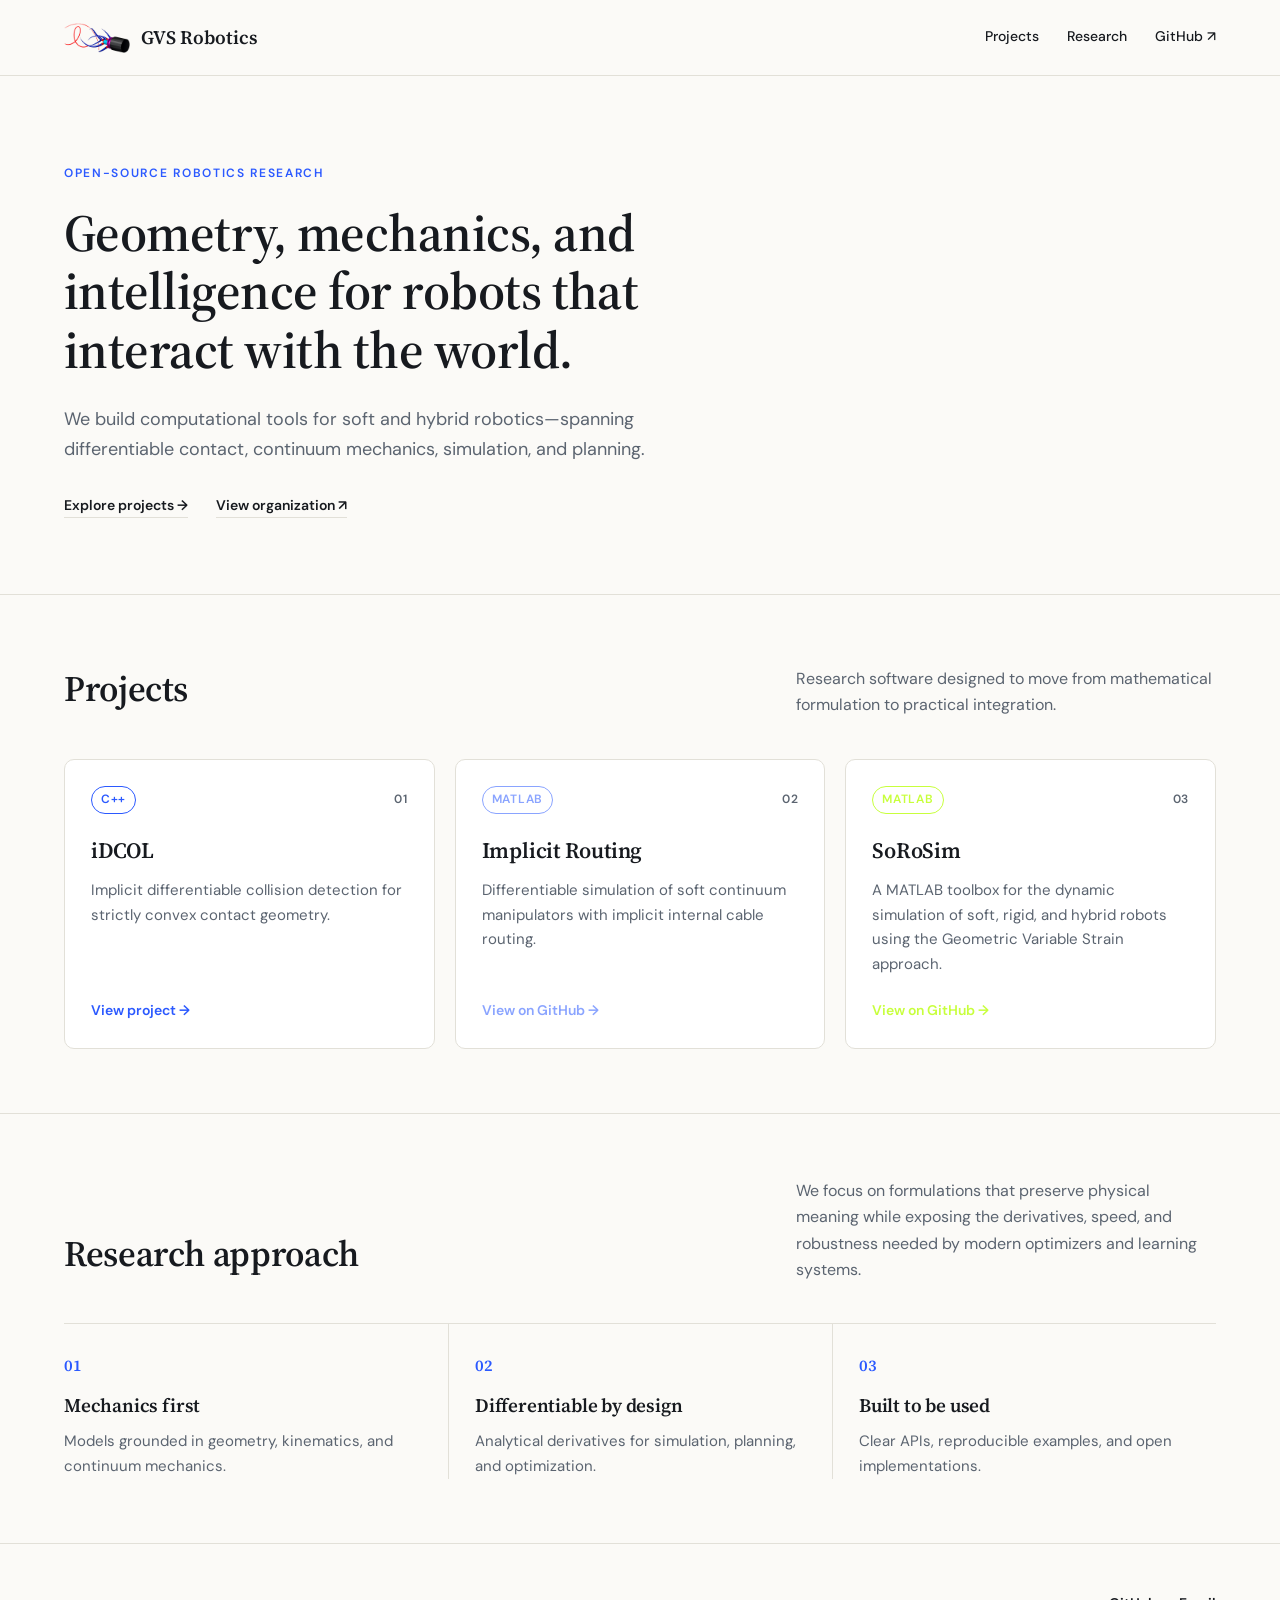
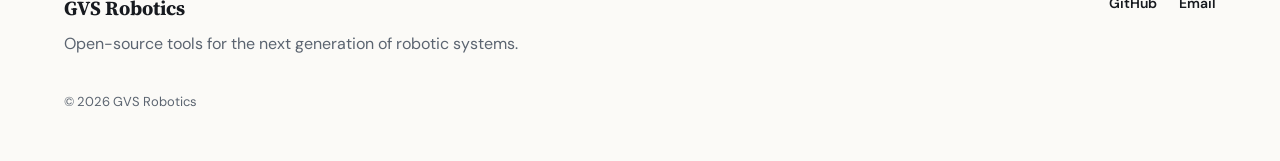
==== index.html @ 3459e408 "Redesign as a structured academic research-group site Sync gvsrobotics.github.io with the GVSRobotic" ====
<!doctype html>
<html lang="en">
<head>
  <meta charset="utf-8">
  <meta name="viewport" content="width=device-width, initial-scale=1">
  <meta name="description" content="GVS Robotics develops open-source tools for soft and hybrid robotics, differentiable simulation, contact, and planning.">
  <title>GVS Robotics | Open-source robotics research</title>
  <link rel="preconnect" href="https://fonts.googleapis.com">
  <link rel="preconnect" href="https://fonts.gstatic.com" crossorigin>
  <link href="https://fonts.googleapis.com/css2?family=DM+Sans:wght@400;500;600;700&family=Source+Serif+4:opsz,wght@8..60,500;8..60,600;8..60,700&display=swap" rel="stylesheet">
  <link rel="stylesheet" href="assets/styles.css">
  <script defer src="assets/site.js"></script>
</head>
<body>
  <header class="site-header">
    <a class="brand" href="./" aria-label="GVS Robotics home">
      <img class="brand-logo" src="assets/logo-icon.png" alt="GVS Robotics logo">
      <span>GVS Robotics</span>
    </a>
    <nav aria-label="Primary navigation">
      <a href="#projects">Projects</a>
      <a href="#research">Research</a>
      <a href="https://github.com/GVSRobotics">GitHub ↗</a>
    </nav>
  </header>

  <main>
    <section class="hero">
      <p class="eyebrow">Open-source robotics research</p>
      <h1>Geometry, mechanics, and intelligence for robots that interact with the world.</h1>
      <p class="hero-lede">We build computational tools for soft and hybrid robotics—spanning differentiable contact, continuum mechanics, simulation, and planning.</p>
      <div class="hero-actions">
        <a class="link-arrow" href="#projects">Explore projects →</a>
        <a class="link-arrow" href="https://github.com/GVSRobotics">View organization ↗</a>
      </div>
    </section>

    <section class="section projects-section" id="projects">
      <div class="section-heading">
        <h2>Projects</h2>
        <p>Research software designed to move from mathematical formulation to practical integration.</p>
      </div>
      <div id="project-grid" class="project-grid" aria-live="polite"></div>
      <noscript><p>Please enable JavaScript to view the project cards.</p></noscript>
    </section>

    <section class="section research-section" id="research">
      <div class="section-heading">
        <h2>Research approach</h2>
        <p>We focus on formulations that preserve physical meaning while exposing the derivatives, speed, and robustness needed by modern optimizers and learning systems.</p>
      </div>
      <div class="principles">
        <article><span>01</span><h3>Mechanics first</h3><p>Models grounded in geometry, kinematics, and continuum mechanics.</p></article>
        <article><span>02</span><h3>Differentiable by design</h3><p>Analytical derivatives for simulation, planning, and optimization.</p></article>
        <article><span>03</span><h3>Built to be used</h3><p>Clear APIs, reproducible examples, and open implementations.</p></article>
      </div>
    </section>
  </main>

  <footer>
    <div><strong>GVS Robotics</strong><p>Open-source tools for the next generation of robotic systems.</p></div>
    <div class="footer-links"><a href="https://github.com/GVSRobotics">GitHub</a><a href="mailto:gvsrobotics@gmail.com">Email</a></div>
    <p class="copyright">© <span id="year"></span> GVS Robotics</p>
  </footer>
</body>
</html>
---- assets/styles.css ----
:root{
  --ink:#171a1f;
  --muted:#5b6470;
  --paper:#fbfaf7;
  --card:#fff;
  --line:#e2e0d8;
  --accent:#2b59ff;
  --accent-soft:#eef1ff;
  --radius:10px;
  --serif:"Source Serif 4",Georgia,serif;
  --sans:"DM Sans",sans-serif;
}

*{box-sizing:border-box}
html{scroll-behavior:smooth}
body{margin:0;background:var(--paper);color:var(--ink);font-family:var(--sans);line-height:1.65;font-size:16px}
a{color:inherit;text-decoration:none}
img{max-width:100%}
h1,h2,h3{font-family:var(--serif);font-weight:600;letter-spacing:-.01em}

/* Header */
.site-header{
  display:flex;align-items:center;justify-content:space-between;
  padding:22px clamp(24px,5vw,64px);
  border-bottom:1px solid var(--line);
  position:sticky;top:0;z-index:20;
  background:rgba(251,250,247,.92);backdrop-filter:blur(10px);
}
.brand{display:flex;align-items:center;gap:11px;font-family:var(--serif);font-weight:600;font-size:19px}
.brand-logo{height:30px;width:auto;display:block}
nav{display:flex;align-items:center;gap:28px;font-size:14px;font-weight:500}
nav a{border-bottom:1px solid transparent;padding-bottom:2px}
nav a:hover{border-color:var(--ink)}

/* Hero */
.hero{max-width:760px;padding:88px clamp(24px,5vw,64px) 76px}
.eyebrow{text-transform:uppercase;letter-spacing:.14em;font-size:12px;font-weight:600;color:var(--accent);margin:0 0 20px}
.hero h1{font-size:clamp(34px,4.4vw,52px);line-height:1.12;margin:0}
.hero-lede{font-size:18px;color:var(--muted);margin:26px 0 30px;max-width:620px}
.hero-actions{display:flex;gap:28px;flex-wrap:wrap;font-size:14px;font-weight:600}
.link-arrow{border-bottom:1px solid var(--line)}
.link-arrow:hover{border-color:var(--ink)}

/* Sections */
.section{padding:64px clamp(24px,5vw,64px);border-top:1px solid var(--line)}
.section-heading{display:flex;justify-content:space-between;align-items:end;gap:40px;margin-bottom:40px;flex-wrap:wrap}
.section-heading h2{font-size:clamp(28px,3vw,36px);margin:0}
.section-heading>p{max-width:420px;color:var(--muted);font-size:16px;margin:0}

/* Project grid */
.project-grid{display:grid;grid-template-columns:repeat(3,minmax(0,1fr));gap:20px}
.project-card{
  background:var(--card);border:1px solid var(--line);border-radius:var(--radius);
  padding:26px;display:flex;flex-direction:column;min-height:230px;
  transition:transform .18s,border-color .18s;
}
.project-card:hover{transform:translateY(-3px);border-color:var(--accent)}
.project-card .meta{display:flex;justify-content:space-between;align-items:center;font-size:12px;font-weight:600;letter-spacing:.06em;text-transform:uppercase;color:var(--muted)}
.project-card .tag{color:var(--accent);border:1px solid currentColor;border-radius:999px;padding:3px 9px}
.project-card h3{font-size:22px;margin:18px 0 10px}
.project-card p{color:var(--muted);margin:0 0 22px;font-size:15px}
.project-card .card-link{margin-top:auto;font-weight:600;font-size:14px;color:var(--accent)}

/* Research */
.principles{display:grid;grid-template-columns:repeat(3,1fr);border-top:1px solid var(--line)}
.principles article{padding:28px 26px 0;border-left:1px solid var(--line)}
.principles article:first-child{border-left:0;padding-left:0}
.principles span{color:var(--accent);font-family:var(--serif);font-weight:600}
.principles h3{font-size:19px;margin:10px 0 8px}
.principles p{color:var(--muted);margin:0;font-size:15px}

/* Footer */
footer{padding:48px clamp(24px,5vw,64px);display:grid;grid-template-columns:1fr auto;gap:24px;border-top:1px solid var(--line)}
footer strong{font-family:var(--serif);font-size:20px}
footer p{color:var(--muted);margin:6px 0 0}
.footer-links{display:flex;gap:22px;font-weight:600;font-size:14px}
.copyright{grid-column:1/-1;font-size:13px;color:var(--muted);margin-top:10px}

.reveal{opacity:0;transform:translateY(14px);transition:.5s ease}
.reveal.visible{opacity:1;transform:none}

/* Project pages */
.project-page{background:var(--paper)}
.project-nav{padding-right:clamp(24px,5vw,64px)}
.project-main{max-width:900px;margin:auto;padding:56px 24px 110px}
.back-link{display:inline-block;font-size:14px;font-weight:600;margin-bottom:44px;color:var(--muted)}
.back-link:hover{color:var(--ink)}
.project-hero{padding-bottom:44px;border-bottom:1px solid var(--line)}
.project-hero h1{font-size:clamp(34px,5vw,54px);margin:0}
.project-kicker{font-size:clamp(18px,2.2vw,22px);font-family:var(--serif);color:var(--muted);margin:16px 0}
.project-summary{font-size:17px;color:var(--muted);max-width:640px}
.project-links{display:flex;gap:10px;flex-wrap:wrap;margin-top:26px}
.button{display:inline-flex;align-items:center;justify-content:center;padding:11px 18px;border-radius:999px;font-weight:600;font-size:14px}
.button.primary{background:var(--ink);color:#fff}
.button.primary:hover{background:var(--accent)}
.button.secondary{border:1px solid var(--line)}
.button.secondary:hover{border-color:var(--ink)}
.project-content{display:grid;grid-template-columns:.7fr 1.3fr;gap:60px;padding-top:52px}
.project-content h2{font-size:26px;margin:0}
.project-body{font-size:16px;color:#333c48}
.project-body ul{padding-left:20px}
.project-body li{margin:10px 0}
.project-facts{display:grid;grid-template-columns:repeat(3,1fr);gap:12px;margin-top:44px}
.fact{border-top:2px solid var(--ink);padding-top:12px}
.fact small{display:block;color:var(--muted);text-transform:uppercase;letter-spacing:.08em;font-size:11px}
.fact strong{display:block;font-family:var(--serif);font-size:16px;margin-top:6px}

@media(max-width:900px){
  nav>a:not(:last-child){display:none}
  .project-grid{grid-template-columns:1fr}
  .principles{grid-template-columns:1fr}
  .principles article{border-left:0;border-top:1px solid var(--line);padding:24px 0 0;margin-top:24px}
  .principles article:first-child{border-top:0;margin-top:0}
  .project-content{grid-template-columns:1fr;gap:30px}
  .project-facts{grid-template-columns:1fr}
}
@media(max-width:560px){
  .hero{padding-top:56px}
  .section{padding:48px 20px}
  .project-main{padding-top:36px}
}
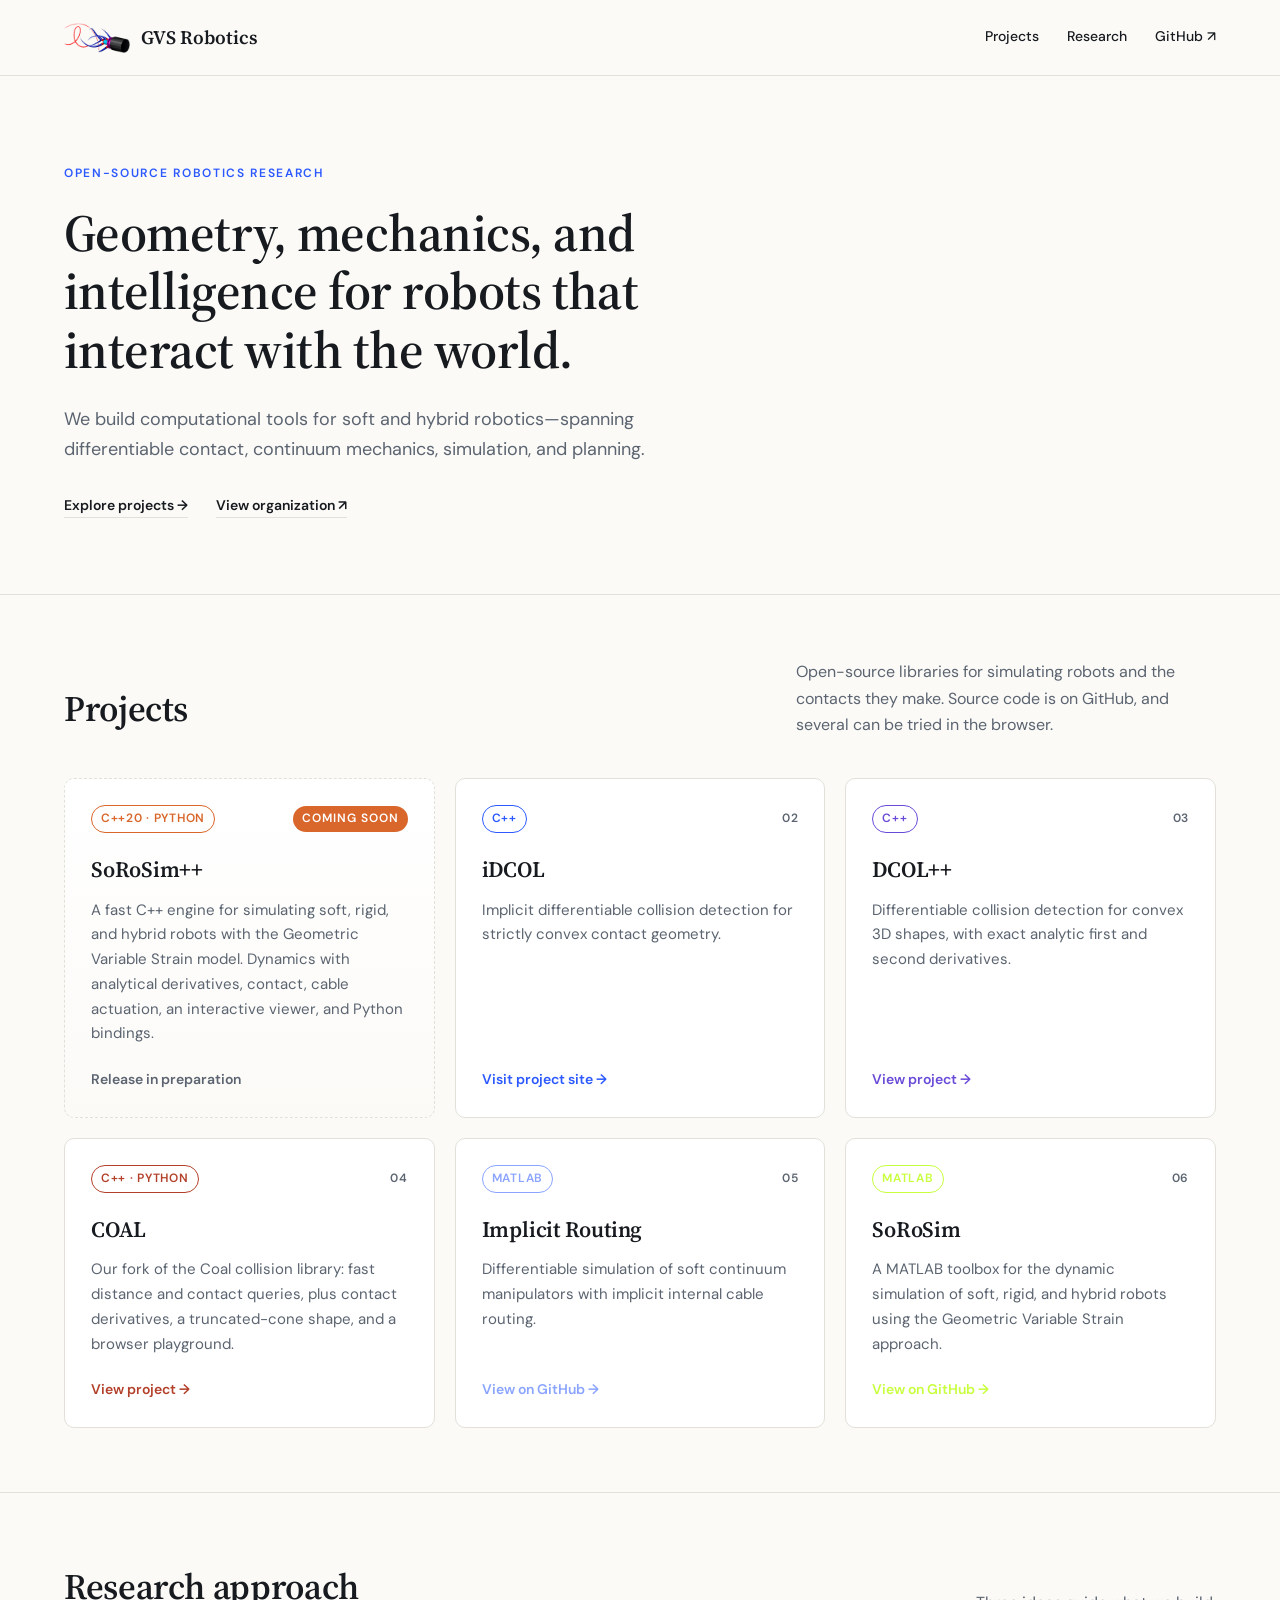
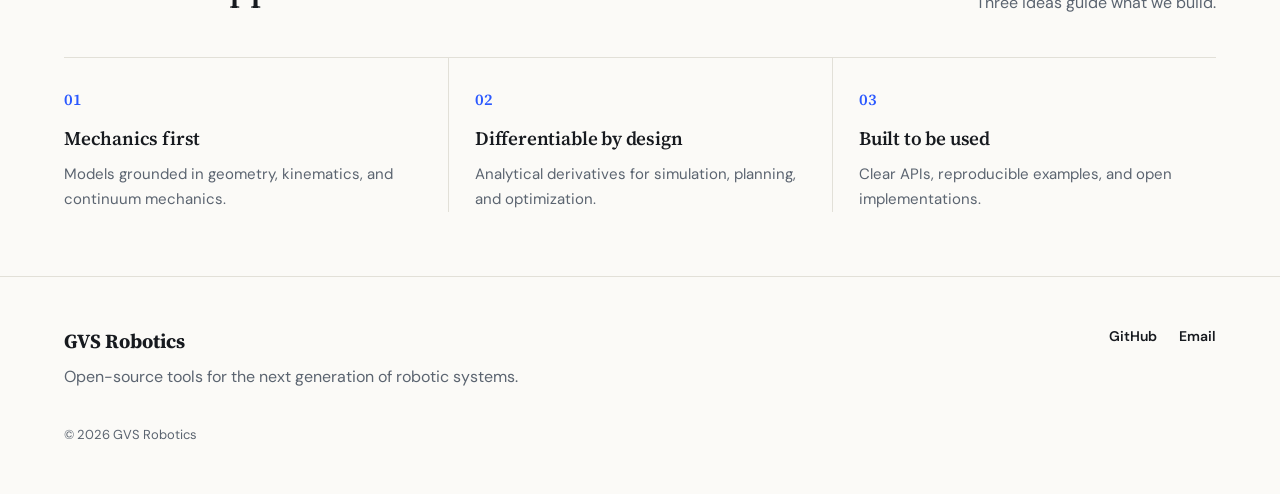
==== commit 7972c754: "Add sorosim++ coming soon" ====
--- a/index.html
+++ b/index.html
@@ -38,7 +38,7 @@
     <section class="section projects-section" id="projects">
       <div class="section-heading">
         <h2>Projects</h2>
-        <p>Research software designed to move from mathematical formulation to practical integration.</p>
+        <p>Open-source libraries for simulating robots and the contacts they make. Source code is on GitHub, and several can be tried in the browser.</p>
       </div>
       <div id="project-grid" class="project-grid" aria-live="polite"></div>
       <noscript><p>Please enable JavaScript to view the project cards.</p></noscript>
@@ -47,7 +47,7 @@
     <section class="section research-section" id="research">
       <div class="section-heading">
         <h2>Research approach</h2>
-        <p>We focus on formulations that preserve physical meaning while exposing the derivatives, speed, and robustness needed by modern optimizers and learning systems.</p>
+        <p>Three ideas guide what we build.</p>
       </div>
       <div class="principles">
         <article><span>01</span><h3>Mechanics first</h3><p>Models grounded in geometry, kinematics, and continuum mechanics.</p></article>
--- a/assets/styles.css
+++ b/assets/styles.css
@@ -60,6 +60,10 @@
 .project-card h3{font-size:22px;margin:18px 0 10px}
 .project-card p{color:var(--muted);margin:0 0 22px;font-size:15px}
 .project-card .card-link{margin-top:auto;font-weight:600;font-size:14px;color:var(--accent)}
+.project-card.coming-soon{border-style:dashed;background:linear-gradient(180deg,#fff,var(--paper))}
+.project-card.coming-soon:hover{transform:none;border-color:var(--line)}
+.project-card.coming-soon .card-link{color:var(--muted)}
+.project-card .soon{background:var(--accent);color:#fff;border-radius:999px;padding:3px 9px;letter-spacing:.08em}
 
 /* Research */
 .principles{display:grid;grid-template-columns:repeat(3,1fr);border-top:1px solid var(--line)}
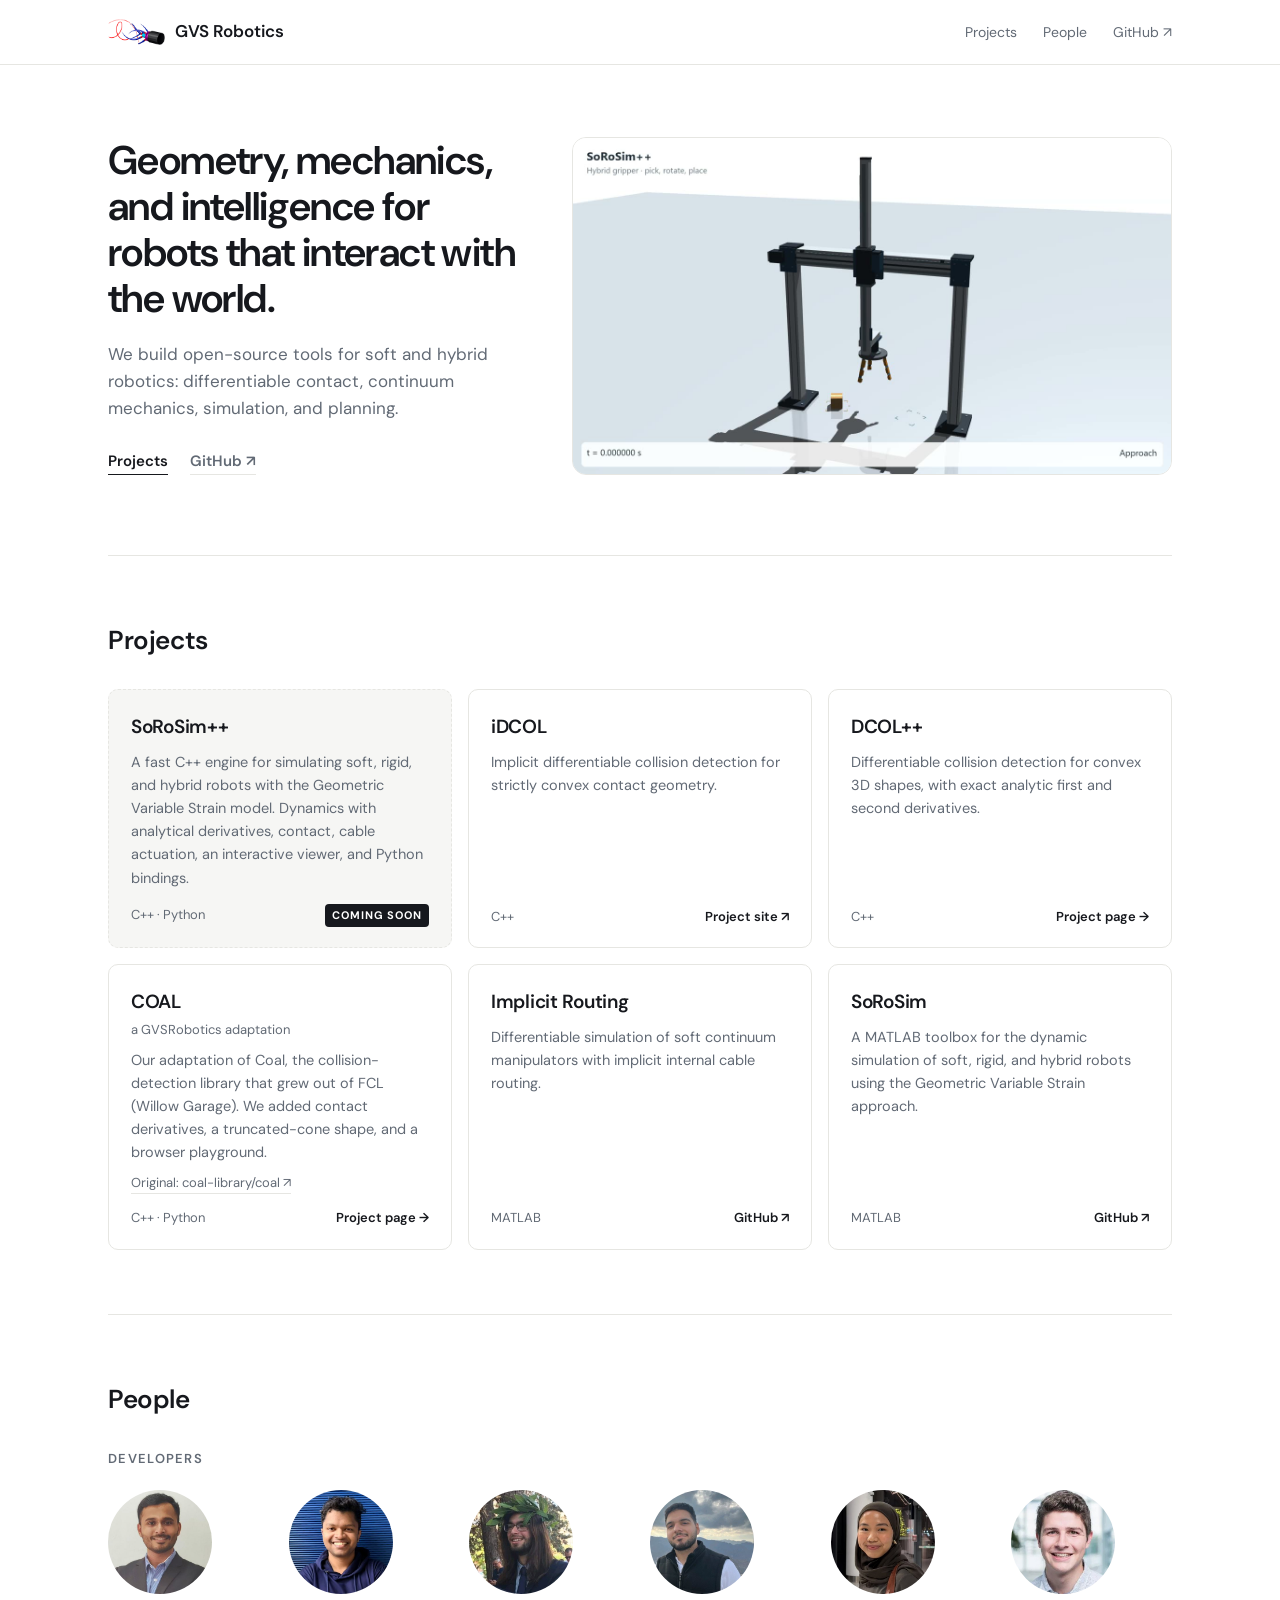
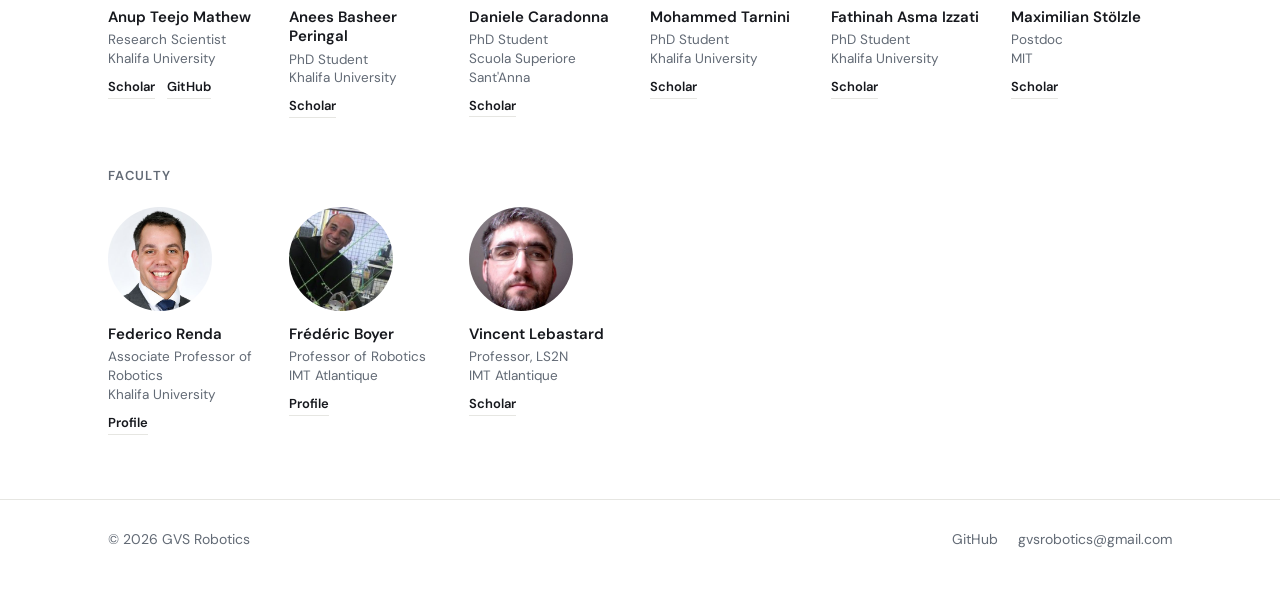
==== commit 649717cc: "Simplify homepage, add People section and hero video - Redesign the homepage as a minimal single-fon" ====
--- a/index.html
+++ b/index.html
@@ -7,60 +7,118 @@
   <title>GVS Robotics | Open-source robotics research</title>
   <link rel="preconnect" href="https://fonts.googleapis.com">
   <link rel="preconnect" href="https://fonts.gstatic.com" crossorigin>
-  <link href="https://fonts.googleapis.com/css2?family=DM+Sans:wght@400;500;600;700&family=Source+Serif+4:opsz,wght@8..60,500;8..60,600;8..60,700&display=swap" rel="stylesheet">
+  <link href="https://fonts.googleapis.com/css2?family=DM+Sans:wght@400;500;600;700&display=swap" rel="stylesheet">
   <link rel="stylesheet" href="assets/styles.css">
   <script defer src="assets/site.js"></script>
 </head>
 <body>
   <header class="site-header">
-    <a class="brand" href="./" aria-label="GVS Robotics home">
-      <img class="brand-logo" src="assets/logo-icon.png" alt="GVS Robotics logo">
-      <span>GVS Robotics</span>
-    </a>
-    <nav aria-label="Primary navigation">
-      <a href="#projects">Projects</a>
-      <a href="#research">Research</a>
-      <a href="https://github.com/GVSRobotics">GitHub ↗</a>
-    </nav>
+    <div class="container">
+      <a class="brand" href="./" aria-label="GVS Robotics home">
+        <img class="brand-logo" src="assets/logo-icon.png" alt="GVS Robotics logo">
+        <span>GVS Robotics</span>
+      </a>
+      <nav aria-label="Primary navigation">
+        <a href="#projects">Projects</a>
+        <a href="#people">People</a>
+        <a href="https://github.com/GVSRobotics">GitHub ↗</a>
+      </nav>
+    </div>
   </header>
 
-  <main>
+  <main class="container">
     <section class="hero">
-      <p class="eyebrow">Open-source robotics research</p>
-      <h1>Geometry, mechanics, and intelligence for robots that interact with the world.</h1>
-      <p class="hero-lede">We build computational tools for soft and hybrid robotics—spanning differentiable contact, continuum mechanics, simulation, and planning.</p>
-      <div class="hero-actions">
-        <a class="link-arrow" href="#projects">Explore projects →</a>
-        <a class="link-arrow" href="https://github.com/GVSRobotics">View organization ↗</a>
+      <div>
+        <h1>Geometry, mechanics, and intelligence for robots that interact with the world.</h1>
+        <p class="hero-lede">We build open-source tools for soft and hybrid robotics: differentiable contact, continuum mechanics, simulation, and planning.</p>
+        <div class="hero-links">
+          <a href="#projects">Projects</a>
+          <a class="quiet" href="https://github.com/GVSRobotics">GitHub ↗</a>
+        </div>
+      </div>
+      <div class="hero-media">
+        <video src="assets/video1.mp4" poster="assets/video1-poster.jpg" autoplay muted loop playsinline preload="metadata" aria-label="SoRoSim++ simulation of a hybrid gripper picking, rotating, and placing an object"></video>
       </div>
     </section>
 
-    <section class="section projects-section" id="projects">
-      <div class="section-heading">
-        <h2>Projects</h2>
-        <p>Open-source libraries for simulating robots and the contacts they make. Source code is on GitHub, and several can be tried in the browser.</p>
-      </div>
+    <section class="section" id="projects">
+      <h2>Projects</h2>
       <div id="project-grid" class="project-grid" aria-live="polite"></div>
       <noscript><p>Please enable JavaScript to view the project cards.</p></noscript>
     </section>
 
-    <section class="section research-section" id="research">
-      <div class="section-heading">
-        <h2>Research approach</h2>
-        <p>Three ideas guide what we build.</p>
+    <section class="section" id="people">
+      <h2>People</h2>
+
+      <h3 class="group">Developers</h3>
+      <div class="people">
+        <div class="person">
+          <img src="assets/people/anup-teejo-mathew.jpg" alt="Anup Teejo Mathew" loading="lazy">
+          <strong>Anup Teejo Mathew</strong>
+          <span>Research Scientist<br>Khalifa University</span>
+          <div class="links"><a href="https://scholar.google.com/citations?user=1ezZWI8AAAAJ&amp;hl=en">Scholar</a><a href="https://github.com/anupteejo">GitHub</a></div>
+        </div>
+        <div class="person">
+          <img src="assets/people/anees-peringal.jpg" alt="Anees Basheer Peringal" loading="lazy">
+          <strong>Anees Basheer Peringal</strong>
+          <span>PhD Student<br>Khalifa University</span>
+          <div class="links"><a href="https://scholar.google.com/citations?user=658txcwAAAAJ&amp;hl=en">Scholar</a></div>
+        </div>
+        <div class="person">
+          <img src="assets/people/daniele-caradonna.jpg" alt="Daniele Caradonna" loading="lazy">
+          <strong>Daniele Caradonna</strong>
+          <span>PhD Student<br>Scuola Superiore Sant'Anna</span>
+          <div class="links"><a href="https://scholar.google.com/citations?user=8HV_Y7wAAAAJ&amp;hl=it">Scholar</a></div>
+        </div>
+        <div class="person">
+          <img src="assets/people/mohammed-tarnini.jpg" alt="Mohammed Tarnini" loading="lazy">
+          <strong>Mohammed Tarnini</strong>
+          <span>PhD Student<br>Khalifa University</span>
+          <div class="links"><a href="https://scholar.google.com/citations?user=zmpMlB8AAAAJ&amp;hl=en">Scholar</a></div>
+        </div>
+        <div class="person">
+          <img src="assets/people/fathinah-asma-izzati.jpg" alt="Fathinah Asma Izzati" loading="lazy">
+          <strong>Fathinah Asma Izzati</strong>
+          <span>PhD Student<br>Khalifa University</span>
+          <div class="links"><a href="https://scholar.google.com/citations?user=aQu7EU4AAAAJ&amp;hl=en">Scholar</a></div>
+        </div>
+        <div class="person">
+          <img src="assets/people/maximilian-stolzle.jpg" alt="Maximilian Stölzle" loading="lazy">
+          <strong>Maximilian Stölzle</strong>
+          <span>Postdoc<br>MIT</span>
+          <div class="links"><a href="https://scholar.google.com/citations?user=yHmOzBsAAAAJ&amp;hl=de">Scholar</a></div>
+        </div>
       </div>
-      <div class="principles">
-        <article><span>01</span><h3>Mechanics first</h3><p>Models grounded in geometry, kinematics, and continuum mechanics.</p></article>
-        <article><span>02</span><h3>Differentiable by design</h3><p>Analytical derivatives for simulation, planning, and optimization.</p></article>
-        <article><span>03</span><h3>Built to be used</h3><p>Clear APIs, reproducible examples, and open implementations.</p></article>
+
+      <h3 class="group">Faculty</h3>
+      <div class="people">
+        <div class="person">
+          <img src="assets/people/federico-renda.jpg" alt="Federico Renda" loading="lazy">
+          <strong>Federico Renda</strong>
+          <span>Associate Professor of Robotics<br>Khalifa University</span>
+          <div class="links"><a href="https://www.ku.ac.ae/college-people/federico-renda">Profile</a></div>
+        </div>
+        <div class="person">
+          <img src="assets/people/frederic-boyer.jpg" alt="Frédéric Boyer" loading="lazy">
+          <strong>Frédéric Boyer</strong>
+          <span>Professor of Robotics<br>IMT Atlantique</span>
+          <div class="links"><a href="https://www.imt-atlantique.fr/fr/temoignages/frederic-boyer">Profile</a></div>
+        </div>
+        <div class="person">
+          <img src="assets/people/vincent-lebastard.jpg" alt="Vincent Lebastard" loading="lazy">
+          <strong>Vincent Lebastard</strong>
+          <span>Professor, LS2N<br>IMT Atlantique</span>
+          <div class="links"><a href="https://scholar.google.com/citations?user=4M262W0AAAAJ&amp;hl=fr">Scholar</a></div>
+        </div>
       </div>
     </section>
   </main>
 
   <footer>
-    <div><strong>GVS Robotics</strong><p>Open-source tools for the next generation of robotic systems.</p></div>
-    <div class="footer-links"><a href="https://github.com/GVSRobotics">GitHub</a><a href="mailto:gvsrobotics@gmail.com">Email</a></div>
-    <p class="copyright">© <span id="year"></span> GVS Robotics</p>
+    <div class="container">
+      <span>© <span id="year"></span> GVS Robotics</span>
+      <div class="footer-links"><a href="https://github.com/GVSRobotics">GitHub</a><a href="mailto:gvsrobotics@gmail.com">gvsrobotics@gmail.com</a></div>
+    </div>
   </footer>
 </body>
 </html>
--- a/assets/styles.css
+++ b/assets/styles.css
@@ -1,97 +1,94 @@
 :root{
-  --ink:#171a1f;
-  --muted:#5b6470;
-  --paper:#fbfaf7;
-  --card:#fff;
-  --line:#e2e0d8;
+  --ink:#16181d;
+  --muted:#626a75;
+  --paper:#ffffff;
+  --soft:#f6f6f4;
+  --line:#e6e6e2;
   --accent:#2b59ff;
-  --accent-soft:#eef1ff;
   --radius:10px;
-  --serif:"Source Serif 4",Georgia,serif;
-  --sans:"DM Sans",sans-serif;
+  --sans:"DM Sans",system-ui,sans-serif;
+  --serif:"DM Sans",system-ui,sans-serif;
+  --page:1120px;
 }
 
 *{box-sizing:border-box}
 html{scroll-behavior:smooth}
-body{margin:0;background:var(--paper);color:var(--ink);font-family:var(--sans);line-height:1.65;font-size:16px}
+body{margin:0;background:var(--paper);color:var(--ink);font-family:var(--sans);line-height:1.6;font-size:16px;-webkit-font-smoothing:antialiased}
 a{color:inherit;text-decoration:none}
-img{max-width:100%}
-h1,h2,h3{font-family:var(--serif);font-weight:600;letter-spacing:-.01em}
+img,video{max-width:100%;display:block}
+h1,h2,h3{font-weight:600;letter-spacing:-.015em;margin:0}
+p{margin:0}
+.container{max-width:var(--page);margin:0 auto;padding:0 28px}
 
 /* Header */
-.site-header{
-  display:flex;align-items:center;justify-content:space-between;
-  padding:22px clamp(24px,5vw,64px);
-  border-bottom:1px solid var(--line);
-  position:sticky;top:0;z-index:20;
-  background:rgba(251,250,247,.92);backdrop-filter:blur(10px);
-}
-.brand{display:flex;align-items:center;gap:11px;font-family:var(--serif);font-weight:600;font-size:19px}
-.brand-logo{height:30px;width:auto;display:block}
-nav{display:flex;align-items:center;gap:28px;font-size:14px;font-weight:500}
-nav a{border-bottom:1px solid transparent;padding-bottom:2px}
-nav a:hover{border-color:var(--ink)}
+.site-header{position:sticky;top:0;z-index:20;background:rgba(255,255,255,.92);backdrop-filter:blur(10px);border-bottom:1px solid var(--line)}
+.site-header .container{display:flex;align-items:center;justify-content:space-between;height:64px}
+.brand{display:flex;align-items:center;gap:10px;font-weight:600;font-size:17px}
+.brand-logo{height:26px;width:auto}
+nav{display:flex;align-items:center;gap:26px;font-size:14px;color:var(--muted)}
+nav a:hover{color:var(--ink)}
+.brand span,nav a{white-space:nowrap}
 
 /* Hero */
-.hero{max-width:760px;padding:88px clamp(24px,5vw,64px) 76px}
-.eyebrow{text-transform:uppercase;letter-spacing:.14em;font-size:12px;font-weight:600;color:var(--accent);margin:0 0 20px}
-.hero h1{font-size:clamp(34px,4.4vw,52px);line-height:1.12;margin:0}
-.hero-lede{font-size:18px;color:var(--muted);margin:26px 0 30px;max-width:620px}
-.hero-actions{display:flex;gap:28px;flex-wrap:wrap;font-size:14px;font-weight:600}
-.link-arrow{border-bottom:1px solid var(--line)}
-.link-arrow:hover{border-color:var(--ink)}
+.hero{display:grid;grid-template-columns:minmax(0,.9fr) minmax(0,1.3fr);gap:48px;align-items:center;padding:72px 0 80px}
+.hero h1{font-size:clamp(30px,3.2vw,40px);line-height:1.15}
+.hero-lede{font-size:17px;color:var(--muted);margin:20px 0 26px;max-width:480px}
+.hero-links{display:flex;gap:22px;font-size:15px;font-weight:600}
+.hero-links a{border-bottom:1.5px solid var(--ink);padding-bottom:1px}
+.hero-links a.quiet{border-color:var(--line);color:var(--muted)}
+.hero-links a.quiet:hover{color:var(--ink);border-color:var(--ink)}
+.hero-media{position:relative;border-radius:14px;overflow:hidden;border:1px solid var(--line);background:var(--soft);aspect-ratio:16/9}
+.hero-media video{width:100%;height:100%;object-fit:cover}
 
 /* Sections */
-.section{padding:64px clamp(24px,5vw,64px);border-top:1px solid var(--line)}
-.section-heading{display:flex;justify-content:space-between;align-items:end;gap:40px;margin-bottom:40px;flex-wrap:wrap}
-.section-heading h2{font-size:clamp(28px,3vw,36px);margin:0}
-.section-heading>p{max-width:420px;color:var(--muted);font-size:16px;margin:0}
+.section{padding:64px 0;border-top:1px solid var(--line)}
+.section h2{font-size:26px;margin-bottom:28px}
+.section h3.group{font-size:13px;font-weight:600;text-transform:uppercase;letter-spacing:.1em;color:var(--muted);margin:8px 0 20px}
+.section h3.group:not(:first-of-type){margin-top:48px}
 
-/* Project grid */
-.project-grid{display:grid;grid-template-columns:repeat(3,minmax(0,1fr));gap:20px}
-.project-card{
-  background:var(--card);border:1px solid var(--line);border-radius:var(--radius);
-  padding:26px;display:flex;flex-direction:column;min-height:230px;
-  transition:transform .18s,border-color .18s;
-}
-.project-card:hover{transform:translateY(-3px);border-color:var(--accent)}
-.project-card .meta{display:flex;justify-content:space-between;align-items:center;font-size:12px;font-weight:600;letter-spacing:.06em;text-transform:uppercase;color:var(--muted)}
-.project-card .tag{color:var(--accent);border:1px solid currentColor;border-radius:999px;padding:3px 9px}
-.project-card h3{font-size:22px;margin:18px 0 10px}
-.project-card p{color:var(--muted);margin:0 0 22px;font-size:15px}
-.project-card .card-link{margin-top:auto;font-weight:600;font-size:14px;color:var(--accent)}
-.project-card.coming-soon{border-style:dashed;background:linear-gradient(180deg,#fff,var(--paper))}
-.project-card.coming-soon:hover{transform:none;border-color:var(--line)}
-.project-card.coming-soon .card-link{color:var(--muted)}
-.project-card .soon{background:var(--accent);color:#fff;border-radius:999px;padding:3px 9px;letter-spacing:.08em}
+/* Project cards */
+.project-grid{display:grid;grid-template-columns:repeat(3,minmax(0,1fr));gap:16px}
+.project-card{position:relative;border:1px solid var(--line);border-radius:var(--radius);padding:22px 22px 20px;display:flex;flex-direction:column;gap:8px;transition:border-color .15s}
+.project-card:hover{border-color:var(--ink)}
+.project-card h3{font-size:19px}
+.project-card h3 a::after{content:"";position:absolute;inset:0;border-radius:var(--radius)}
+.project-card .sub{font-size:13px;color:var(--muted);margin-top:-6px}
+.project-card p.desc{color:var(--muted);font-size:14.5px;flex:1}
+.project-card .meta{display:flex;justify-content:space-between;align-items:center;gap:12px;font-size:13px;color:var(--muted);margin-top:6px}
+.project-card .meta .go{color:var(--ink);font-weight:600}
+.project-card .origin{position:relative;z-index:1;font-size:13px;color:var(--muted);border-bottom:1px solid var(--line);align-self:flex-start}
+.project-card .origin:hover{color:var(--ink);border-color:var(--ink)}
+.project-card.soon{background:var(--soft);border-style:dashed}
+.project-card.soon:hover{border-color:var(--line)}
+.badge{font-size:11px;font-weight:700;letter-spacing:.08em;text-transform:uppercase;color:#fff;background:var(--ink);border-radius:4px;padding:3px 7px}
 
-/* Research */
-.principles{display:grid;grid-template-columns:repeat(3,1fr);border-top:1px solid var(--line)}
-.principles article{padding:28px 26px 0;border-left:1px solid var(--line)}
-.principles article:first-child{border-left:0;padding-left:0}
-.principles span{color:var(--accent);font-family:var(--serif);font-weight:600}
-.principles h3{font-size:19px;margin:10px 0 8px}
-.principles p{color:var(--muted);margin:0;font-size:15px}
+/* People */
+.people{display:grid;grid-template-columns:repeat(6,minmax(0,1fr));gap:32px 20px}
+.person{display:flex;flex-direction:column;align-items:flex-start;gap:4px}
+.person img,.person .initials{width:104px;height:104px;border-radius:50%;object-fit:cover;margin-bottom:10px;background:var(--soft)}
+.person .initials{display:grid;place-items:center;font-size:30px;font-weight:600;color:var(--muted);border:1px solid var(--line)}
+.person strong{font-size:15px;font-weight:600;line-height:1.3}
+.person span{font-size:13.5px;color:var(--muted);line-height:1.4}
+.person .links{display:flex;gap:12px;margin-top:4px;font-size:13px;font-weight:600}
+.person .links a{border-bottom:1px solid var(--line)}
+.person .links a:hover{border-color:var(--ink)}
 
 /* Footer */
-footer{padding:48px clamp(24px,5vw,64px);display:grid;grid-template-columns:1fr auto;gap:24px;border-top:1px solid var(--line)}
-footer strong{font-family:var(--serif);font-size:20px}
-footer p{color:var(--muted);margin:6px 0 0}
-.footer-links{display:flex;gap:22px;font-weight:600;font-size:14px}
-.copyright{grid-column:1/-1;font-size:13px;color:var(--muted);margin-top:10px}
+footer{border-top:1px solid var(--line);padding:28px 0 40px;font-size:14px;color:var(--muted)}
+footer .container{display:flex;justify-content:space-between;gap:16px;flex-wrap:wrap}
+footer a:hover{color:var(--ink)}
+.footer-links{display:flex;gap:20px}
 
-.reveal{opacity:0;transform:translateY(14px);transition:.5s ease}
-.reveal.visible{opacity:1;transform:none}
-
-/* Project pages */
+/* Template project pages (projects/_template, idcol, implicit-routing) */
 .project-page{background:var(--paper)}
-.project-nav{padding-right:clamp(24px,5vw,64px)}
+.project-page .site-header{display:flex;align-items:center;justify-content:space-between;height:64px;padding:0 clamp(24px,5vw,64px)}
 .project-main{max-width:900px;margin:auto;padding:56px 24px 110px}
+.eyebrow{text-transform:uppercase;letter-spacing:.12em;font-size:12px;font-weight:600;color:var(--accent);margin:0 0 16px}
 .back-link{display:inline-block;font-size:14px;font-weight:600;margin-bottom:44px;color:var(--muted)}
 .back-link:hover{color:var(--ink)}
 .project-hero{padding-bottom:44px;border-bottom:1px solid var(--line)}
 .project-hero h1{font-size:clamp(34px,5vw,54px);margin:0}
-.project-kicker{font-size:clamp(18px,2.2vw,22px);font-family:var(--serif);color:var(--muted);margin:16px 0}
+.project-kicker{font-size:clamp(18px,2.2vw,22px);color:var(--muted);margin:16px 0}
 .project-summary{font-size:17px;color:var(--muted);max-width:640px}
 .project-links{display:flex;gap:10px;flex-wrap:wrap;margin-top:26px}
 .button{display:inline-flex;align-items:center;justify-content:center;padding:11px 18px;border-radius:999px;font-weight:600;font-size:14px}
@@ -107,19 +104,20 @@
 .project-facts{display:grid;grid-template-columns:repeat(3,1fr);gap:12px;margin-top:44px}
 .fact{border-top:2px solid var(--ink);padding-top:12px}
 .fact small{display:block;color:var(--muted);text-transform:uppercase;letter-spacing:.08em;font-size:11px}
-.fact strong{display:block;font-family:var(--serif);font-size:16px;margin-top:6px}
+.fact strong{display:block;font-size:16px;margin-top:6px}
 
 @media(max-width:900px){
-  nav>a:not(:last-child){display:none}
-  .project-grid{grid-template-columns:1fr}
-  .principles{grid-template-columns:1fr}
-  .principles article{border-left:0;border-top:1px solid var(--line);padding:24px 0 0;margin-top:24px}
-  .principles article:first-child{border-top:0;margin-top:0}
+  .hero{grid-template-columns:1fr;gap:32px;padding:48px 0 56px}
+  .project-grid{grid-template-columns:1fr 1fr}
+  .people{grid-template-columns:repeat(3,minmax(0,1fr))}
   .project-content{grid-template-columns:1fr;gap:30px}
   .project-facts{grid-template-columns:1fr}
 }
-@media(max-width:560px){
-  .hero{padding-top:56px}
-  .section{padding:48px 20px}
-  .project-main{padding-top:36px}
+@media(max-width:600px){
+  .project-grid{grid-template-columns:1fr}
+  .people{grid-template-columns:1fr 1fr}
+  .person img,.person .initials{width:88px;height:88px}
+  nav{gap:14px;font-size:13px}
+  .brand{font-size:15px}
+  .container{padding:0 20px}
 }
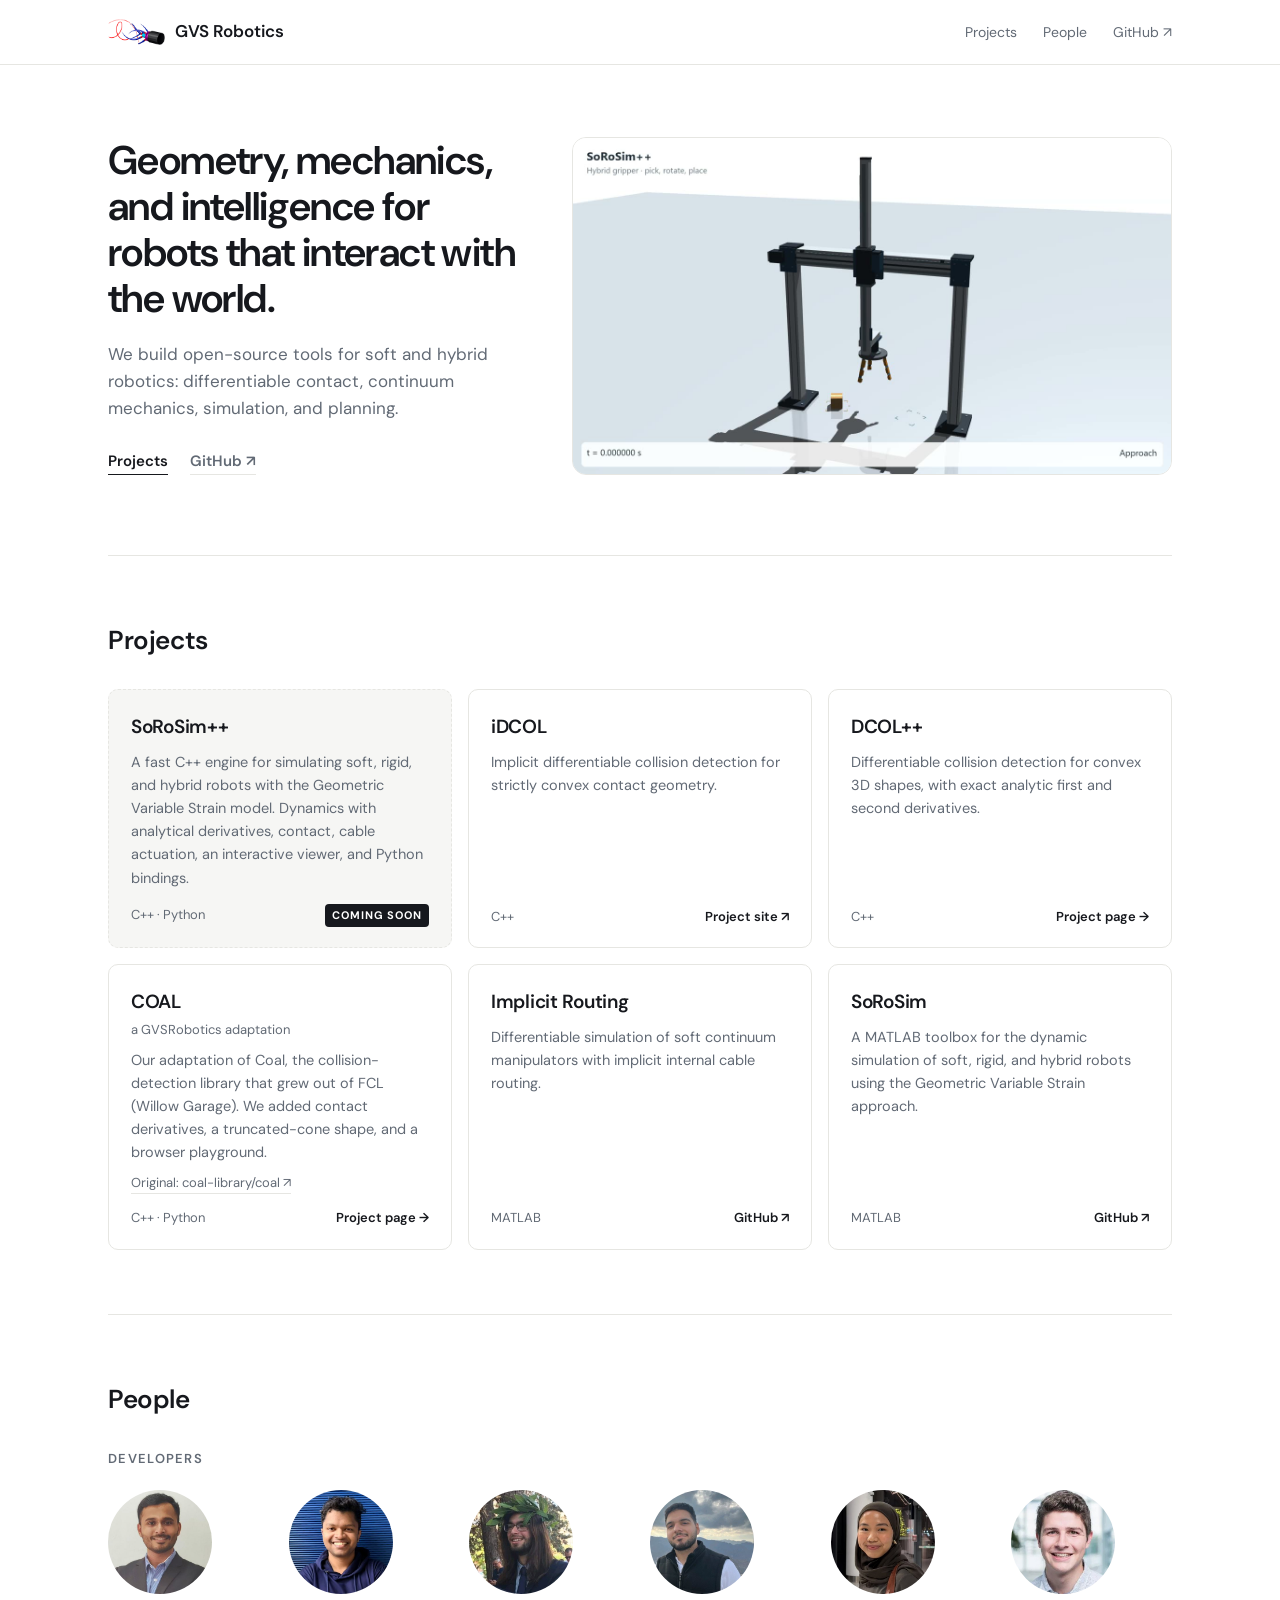
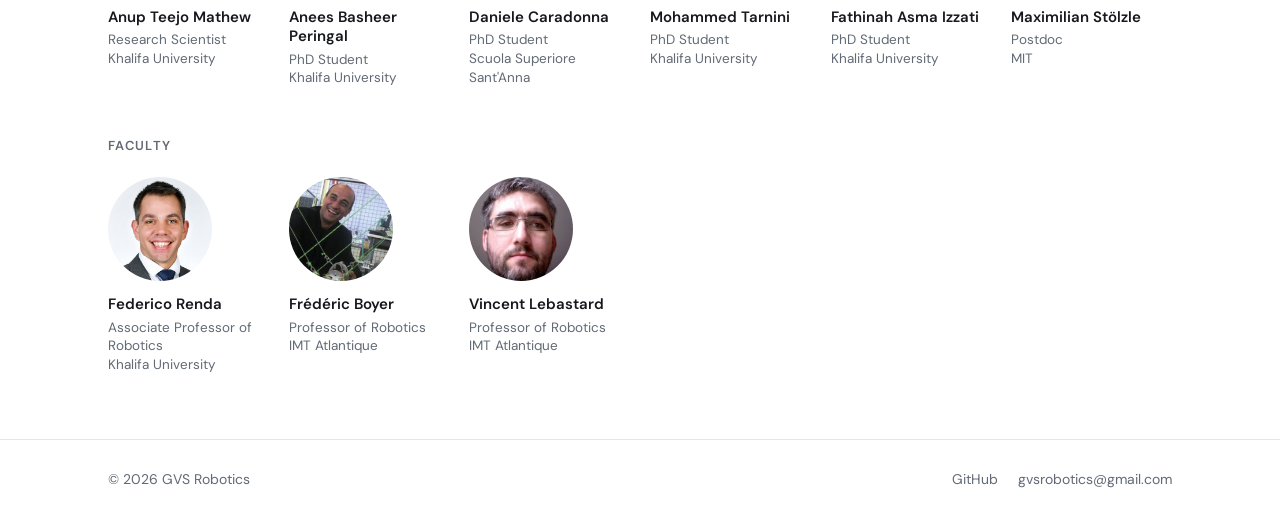
==== commit 0f748ca1: "People: link names directly, align IMT Atlantique titles Each name now links to that person's page (" ====
--- a/index.html
+++ b/index.html
@@ -54,39 +54,33 @@
       <div class="people">
         <div class="person">
           <img src="assets/people/anup-teejo-mathew.jpg" alt="Anup Teejo Mathew" loading="lazy">
-          <strong>Anup Teejo Mathew</strong>
+          <strong><a href="https://github.com/anupteejo" target="_blank" rel="noopener">Anup Teejo Mathew</a></strong>
           <span>Research Scientist<br>Khalifa University</span>
-          <div class="links"><a href="https://scholar.google.com/citations?user=1ezZWI8AAAAJ&amp;hl=en">Scholar</a><a href="https://github.com/anupteejo">GitHub</a></div>
         </div>
         <div class="person">
           <img src="assets/people/anees-peringal.jpg" alt="Anees Basheer Peringal" loading="lazy">
-          <strong>Anees Basheer Peringal</strong>
+          <strong><a href="https://scholar.google.com/citations?user=658txcwAAAAJ&amp;hl=en" target="_blank" rel="noopener">Anees Basheer Peringal</a></strong>
           <span>PhD Student<br>Khalifa University</span>
-          <div class="links"><a href="https://scholar.google.com/citations?user=658txcwAAAAJ&amp;hl=en">Scholar</a></div>
         </div>
         <div class="person">
           <img src="assets/people/daniele-caradonna.jpg" alt="Daniele Caradonna" loading="lazy">
-          <strong>Daniele Caradonna</strong>
+          <strong><a href="https://scholar.google.com/citations?user=8HV_Y7wAAAAJ&amp;hl=it" target="_blank" rel="noopener">Daniele Caradonna</a></strong>
           <span>PhD Student<br>Scuola Superiore Sant'Anna</span>
-          <div class="links"><a href="https://scholar.google.com/citations?user=8HV_Y7wAAAAJ&amp;hl=it">Scholar</a></div>
         </div>
         <div class="person">
           <img src="assets/people/mohammed-tarnini.jpg" alt="Mohammed Tarnini" loading="lazy">
-          <strong>Mohammed Tarnini</strong>
+          <strong><a href="https://scholar.google.com/citations?user=zmpMlB8AAAAJ&amp;hl=en" target="_blank" rel="noopener">Mohammed Tarnini</a></strong>
           <span>PhD Student<br>Khalifa University</span>
-          <div class="links"><a href="https://scholar.google.com/citations?user=zmpMlB8AAAAJ&amp;hl=en">Scholar</a></div>
         </div>
         <div class="person">
           <img src="assets/people/fathinah-asma-izzati.jpg" alt="Fathinah Asma Izzati" loading="lazy">
-          <strong>Fathinah Asma Izzati</strong>
+          <strong><a href="https://scholar.google.com/citations?user=aQu7EU4AAAAJ&amp;hl=en" target="_blank" rel="noopener">Fathinah Asma Izzati</a></strong>
           <span>PhD Student<br>Khalifa University</span>
-          <div class="links"><a href="https://scholar.google.com/citations?user=aQu7EU4AAAAJ&amp;hl=en">Scholar</a></div>
         </div>
         <div class="person">
           <img src="assets/people/maximilian-stolzle.jpg" alt="Maximilian Stölzle" loading="lazy">
-          <strong>Maximilian Stölzle</strong>
+          <strong><a href="https://scholar.google.com/citations?user=yHmOzBsAAAAJ&amp;hl=de" target="_blank" rel="noopener">Maximilian Stölzle</a></strong>
           <span>Postdoc<br>MIT</span>
-          <div class="links"><a href="https://scholar.google.com/citations?user=yHmOzBsAAAAJ&amp;hl=de">Scholar</a></div>
         </div>
       </div>
 
@@ -94,21 +88,18 @@
       <div class="people">
         <div class="person">
           <img src="assets/people/federico-renda.jpg" alt="Federico Renda" loading="lazy">
-          <strong>Federico Renda</strong>
+          <strong><a href="https://www.ku.ac.ae/college-people/federico-renda" target="_blank" rel="noopener">Federico Renda</a></strong>
           <span>Associate Professor of Robotics<br>Khalifa University</span>
-          <div class="links"><a href="https://www.ku.ac.ae/college-people/federico-renda">Profile</a></div>
         </div>
         <div class="person">
           <img src="assets/people/frederic-boyer.jpg" alt="Frédéric Boyer" loading="lazy">
-          <strong>Frédéric Boyer</strong>
+          <strong><a href="https://www.imt-atlantique.fr/fr/temoignages/frederic-boyer" target="_blank" rel="noopener">Frédéric Boyer</a></strong>
           <span>Professor of Robotics<br>IMT Atlantique</span>
-          <div class="links"><a href="https://www.imt-atlantique.fr/fr/temoignages/frederic-boyer">Profile</a></div>
         </div>
         <div class="person">
           <img src="assets/people/vincent-lebastard.jpg" alt="Vincent Lebastard" loading="lazy">
-          <strong>Vincent Lebastard</strong>
-          <span>Professor, LS2N<br>IMT Atlantique</span>
-          <div class="links"><a href="https://scholar.google.com/citations?user=4M262W0AAAAJ&amp;hl=fr">Scholar</a></div>
+          <strong><a href="https://scholar.google.com/citations?user=4M262W0AAAAJ&amp;hl=fr" target="_blank" rel="noopener">Vincent Lebastard</a></strong>
+          <span>Professor of Robotics<br>IMT Atlantique</span>
         </div>
       </div>
     </section>
--- a/assets/styles.css
+++ b/assets/styles.css
@@ -68,6 +68,8 @@
 .person img,.person .initials{width:104px;height:104px;border-radius:50%;object-fit:cover;margin-bottom:10px;background:var(--soft)}
 .person .initials{display:grid;place-items:center;font-size:30px;font-weight:600;color:var(--muted);border:1px solid var(--line)}
 .person strong{font-size:15px;font-weight:600;line-height:1.3}
+.person strong a{border-bottom:1px solid transparent}
+.person strong a:hover{border-color:var(--ink)}
 .person span{font-size:13.5px;color:var(--muted);line-height:1.4}
 .person .links{display:flex;gap:12px;margin-top:4px;font-size:13px;font-weight:600}
 .person .links a{border-bottom:1px solid var(--line)}
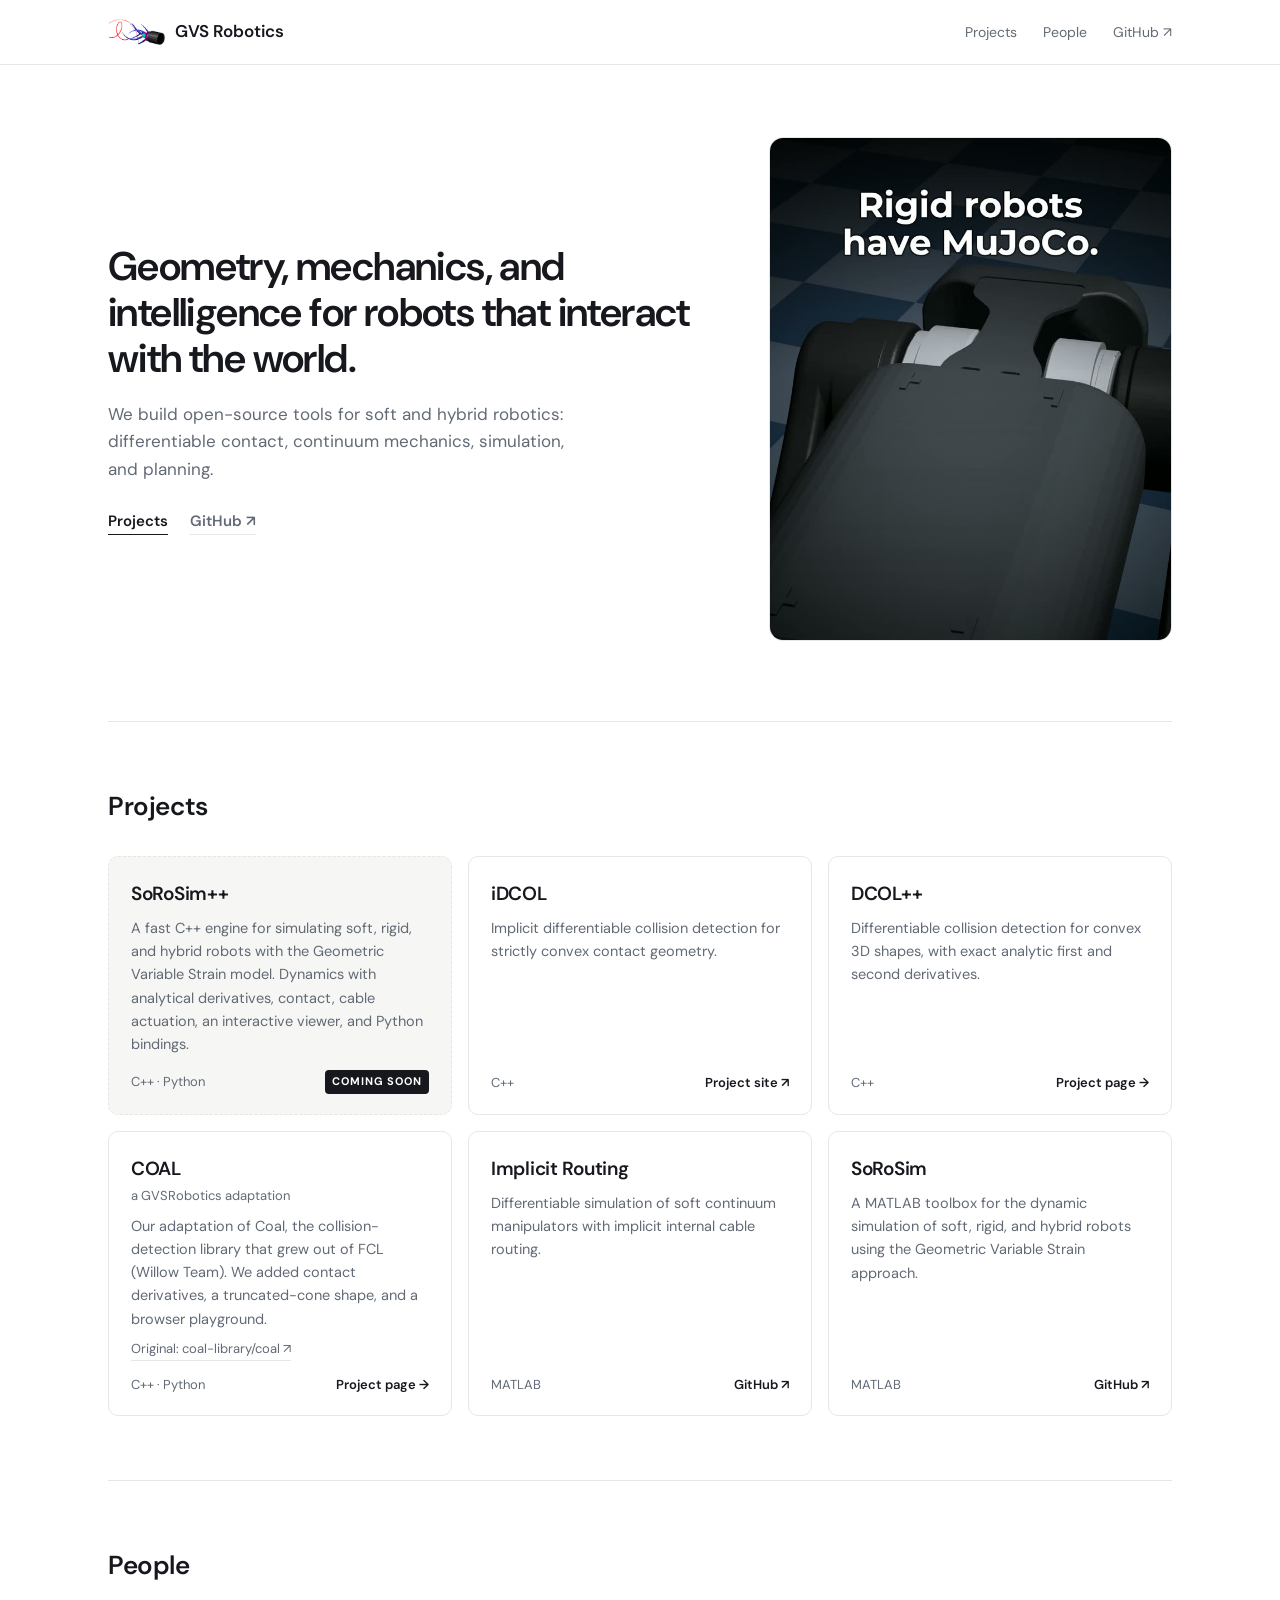
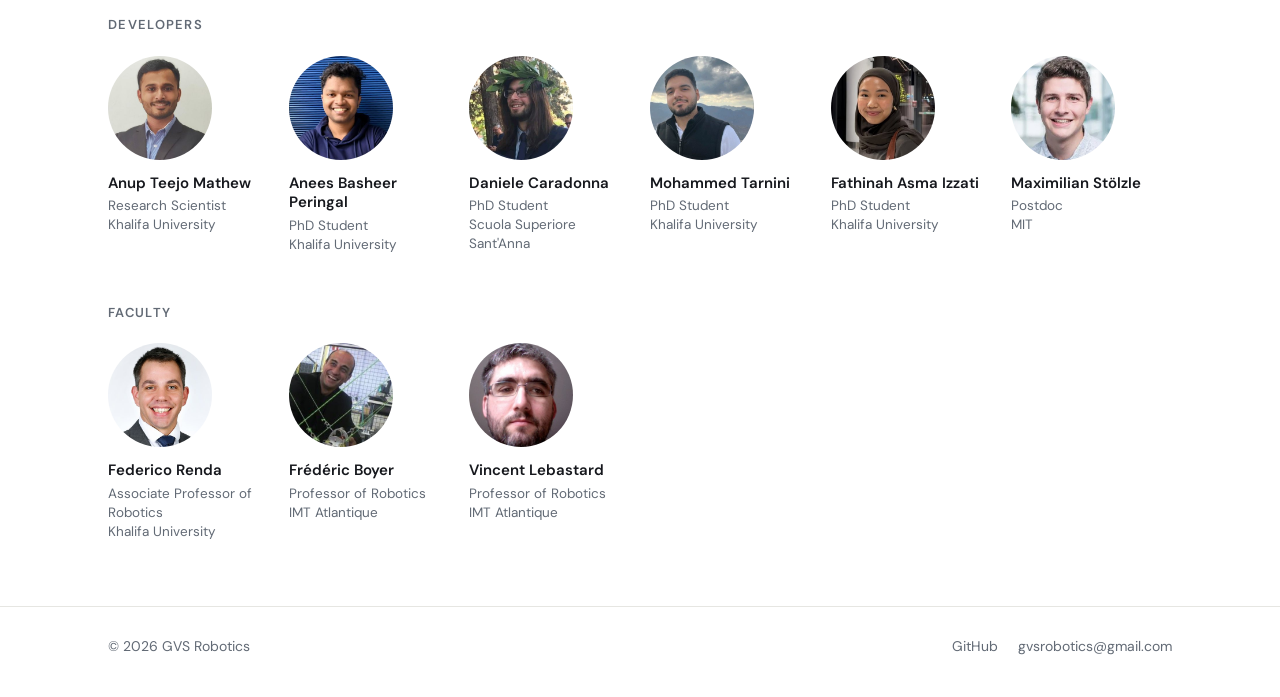
==== commit 578d4c05: "Hero: replace video with SoRoSim++ showcase Use assets/sorosimpp_web.mp4 (portrait 4:5) beside the h" ====
--- a/index.html
+++ b/index.html
@@ -37,7 +37,7 @@
         </div>
       </div>
       <div class="hero-media">
-        <video src="assets/video1.mp4" poster="assets/video1-poster.jpg" autoplay muted loop playsinline preload="metadata" aria-label="SoRoSim++ simulation of a hybrid gripper picking, rotating, and placing an object"></video>
+        <video src="assets/sorosimpp_web.mp4" poster="assets/sorosimpp_web-poster.jpg" autoplay muted loop playsinline preload="metadata" aria-label="SoRoSim++ simulations of soft and hybrid robots"></video>
       </div>
     </section>
 
--- a/assets/styles.css
+++ b/assets/styles.css
@@ -30,14 +30,14 @@
 .brand span,nav a{white-space:nowrap}
 
 /* Hero */
-.hero{display:grid;grid-template-columns:minmax(0,.9fr) minmax(0,1.3fr);gap:48px;align-items:center;padding:72px 0 80px}
+.hero{display:grid;grid-template-columns:minmax(0,1.2fr) minmax(0,.8fr);gap:56px;align-items:center;padding:72px 0 80px}
 .hero h1{font-size:clamp(30px,3.2vw,40px);line-height:1.15}
 .hero-lede{font-size:17px;color:var(--muted);margin:20px 0 26px;max-width:480px}
 .hero-links{display:flex;gap:22px;font-size:15px;font-weight:600}
 .hero-links a{border-bottom:1.5px solid var(--ink);padding-bottom:1px}
 .hero-links a.quiet{border-color:var(--line);color:var(--muted)}
 .hero-links a.quiet:hover{color:var(--ink);border-color:var(--ink)}
-.hero-media{position:relative;border-radius:14px;overflow:hidden;border:1px solid var(--line);background:var(--soft);aspect-ratio:16/9}
+.hero-media{position:relative;border-radius:14px;overflow:hidden;border:1px solid var(--line);background:var(--soft);aspect-ratio:4/5;width:100%;max-width:420px;justify-self:end}
 .hero-media video{width:100%;height:100%;object-fit:cover}
 
 /* Sections */
@@ -110,6 +110,7 @@
 
 @media(max-width:900px){
   .hero{grid-template-columns:1fr;gap:32px;padding:48px 0 56px}
+  .hero-media{justify-self:start}
   .project-grid{grid-template-columns:1fr 1fr}
   .people{grid-template-columns:repeat(3,minmax(0,1fr))}
   .project-content{grid-template-columns:1fr;gap:30px}
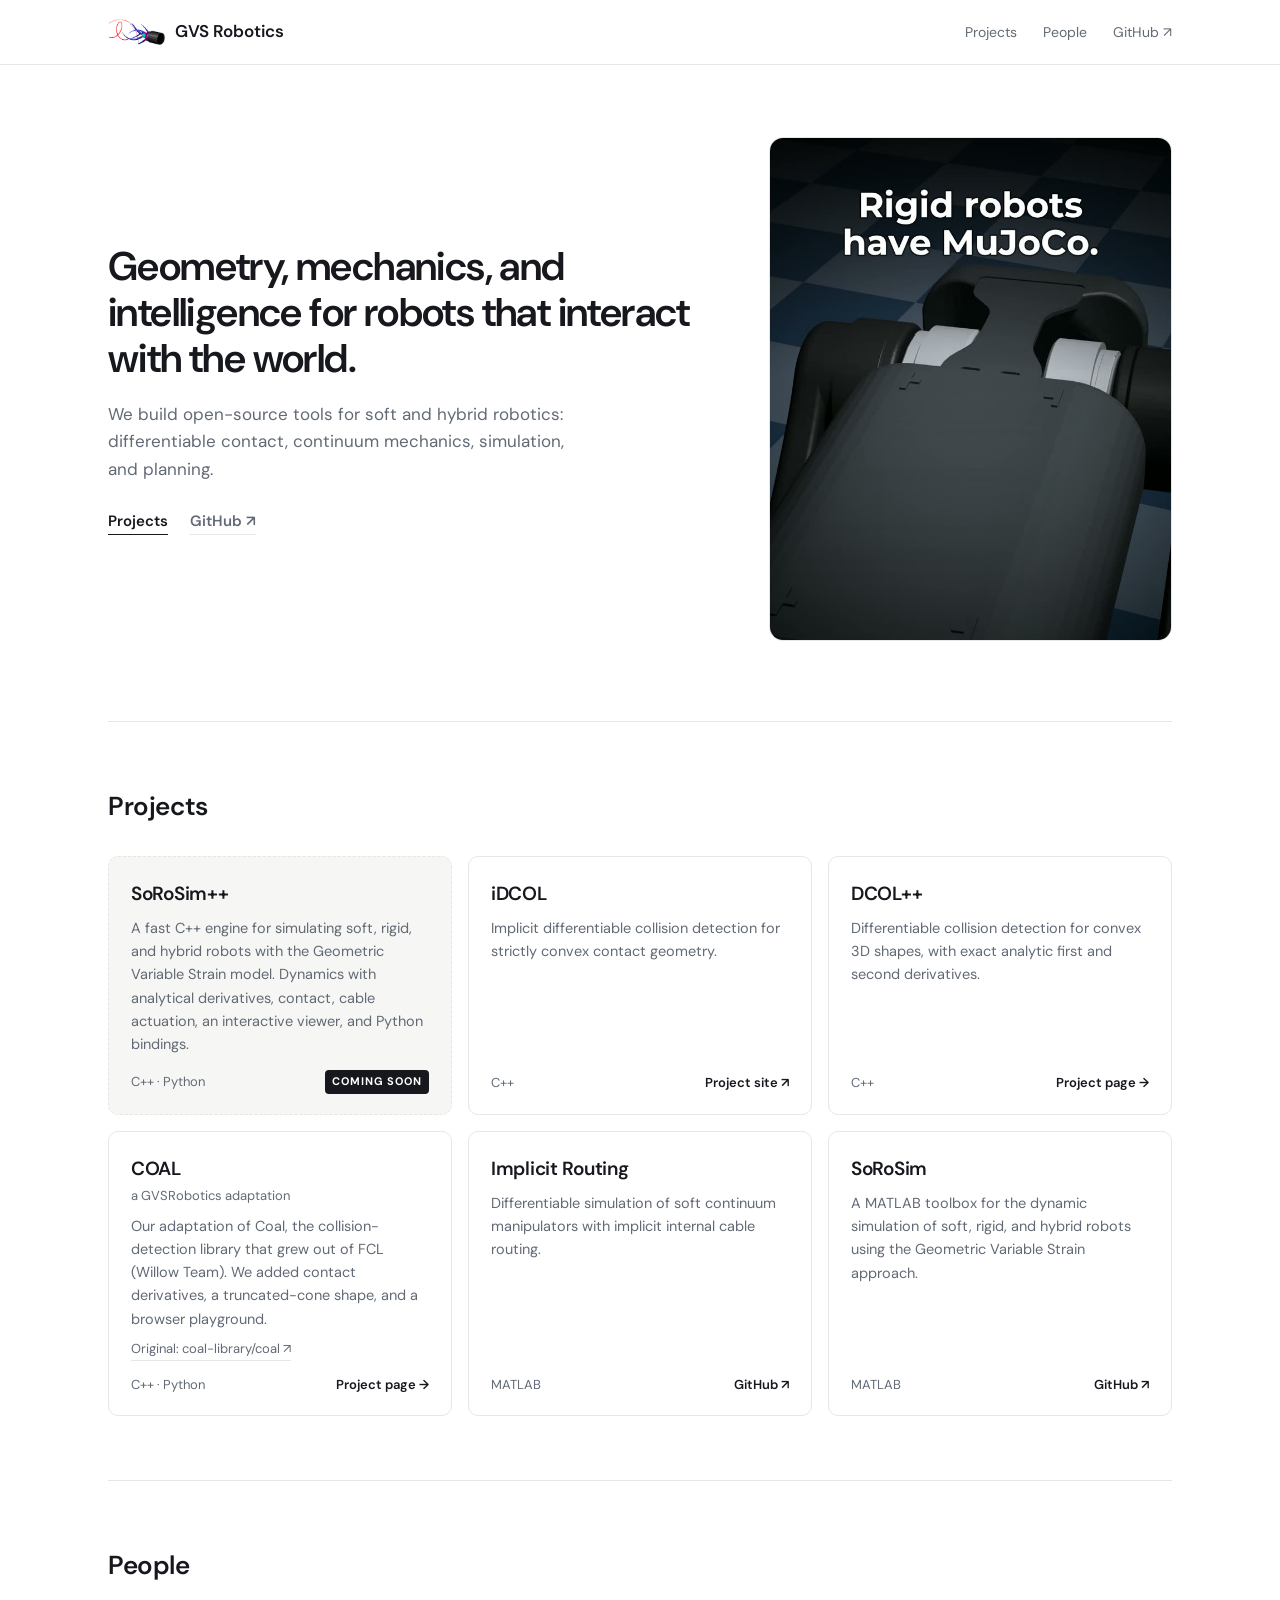
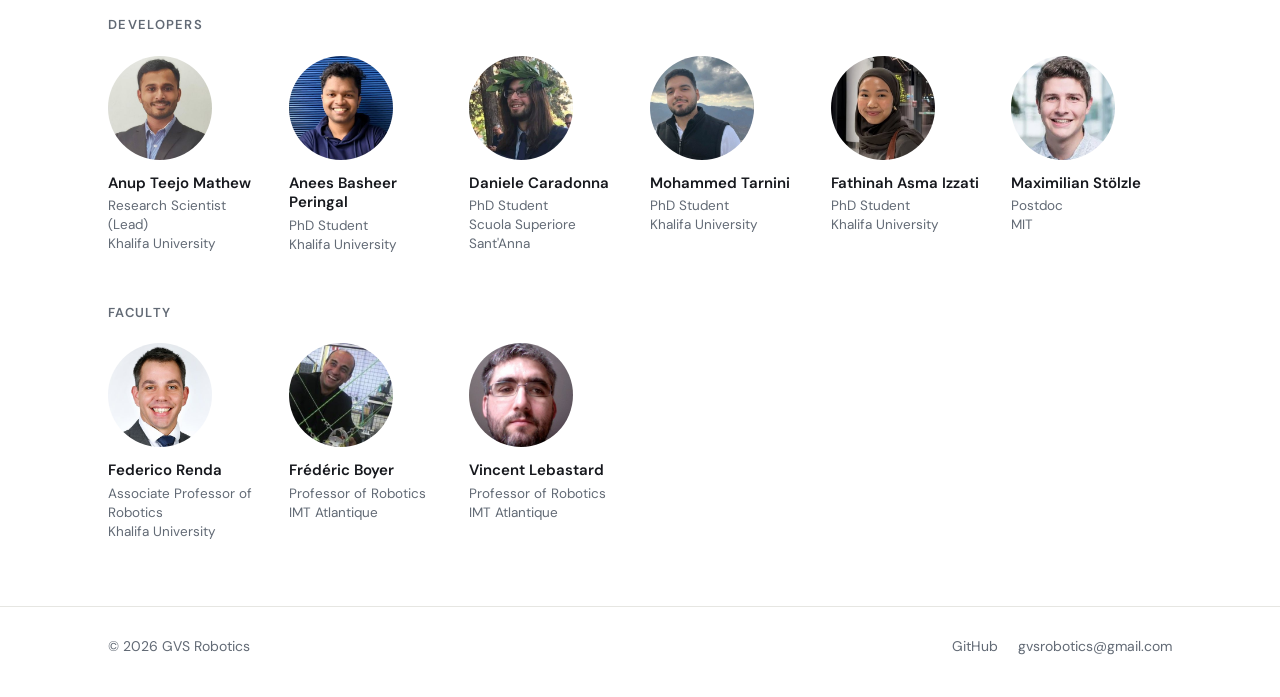
==== commit f0da0901: "fix team" ====
--- a/index.html
+++ b/index.html
@@ -55,7 +55,7 @@
         <div class="person">
           <img src="assets/people/anup-teejo-mathew.jpg" alt="Anup Teejo Mathew" loading="lazy">
           <strong><a href="https://github.com/anupteejo" target="_blank" rel="noopener">Anup Teejo Mathew</a></strong>
-          <span>Research Scientist<br>Khalifa University</span>
+          <span>Research Scientist (Lead)<br>Khalifa University</span>
         </div>
         <div class="person">
           <img src="assets/people/anees-peringal.jpg" alt="Anees Basheer Peringal" loading="lazy">
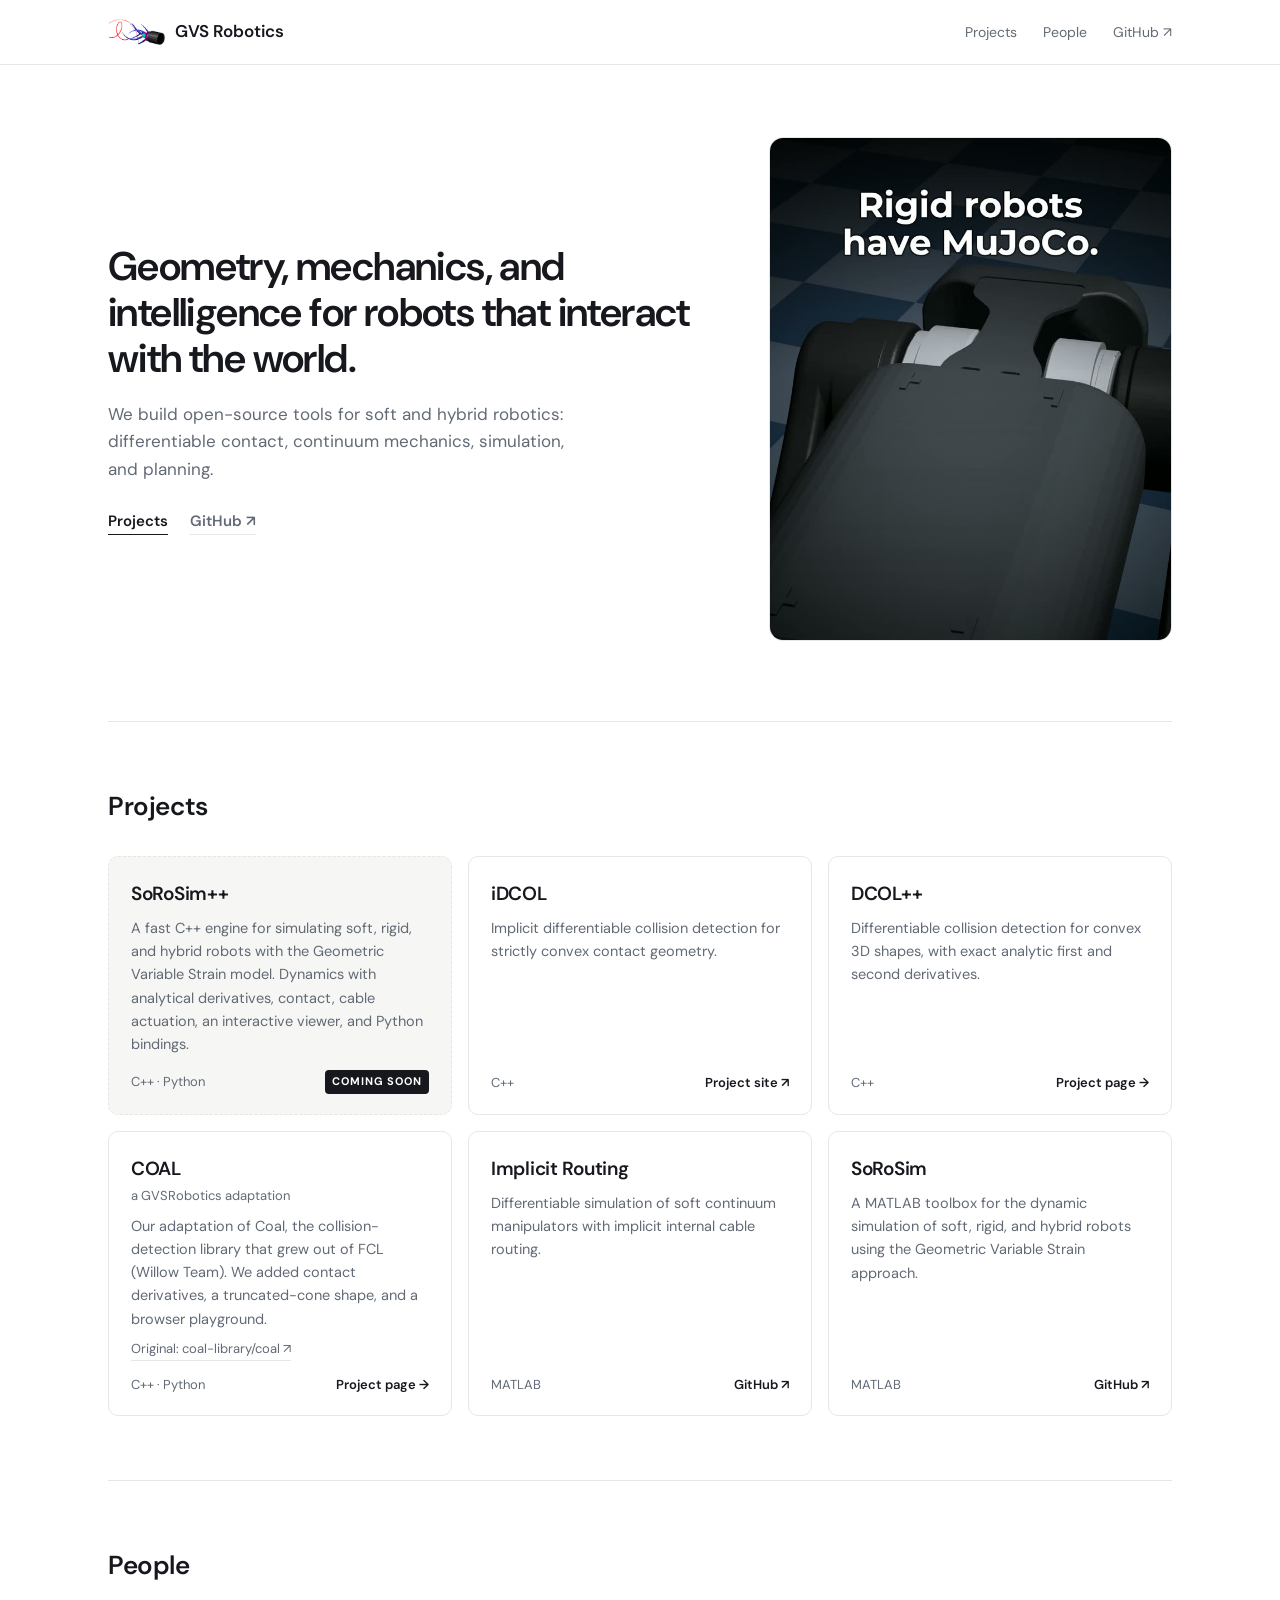
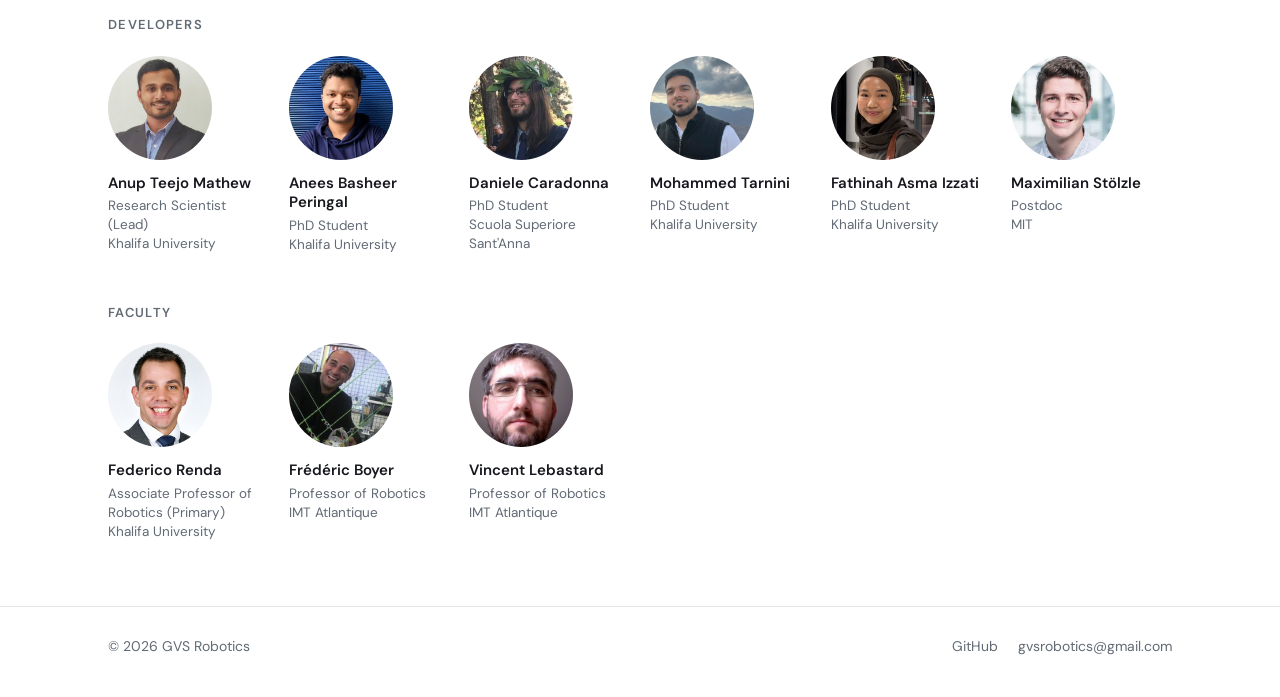
==== commit 06579d26: "fix team" ====
--- a/index.html
+++ b/index.html
@@ -89,7 +89,7 @@
         <div class="person">
           <img src="assets/people/federico-renda.jpg" alt="Federico Renda" loading="lazy">
           <strong><a href="https://www.ku.ac.ae/college-people/federico-renda" target="_blank" rel="noopener">Federico Renda</a></strong>
-          <span>Associate Professor of Robotics<br>Khalifa University</span>
+          <span>Associate Professor of Robotics (Primary)<br>Khalifa University</span>
         </div>
         <div class="person">
           <img src="assets/people/frederic-boyer.jpg" alt="Frédéric Boyer" loading="lazy">
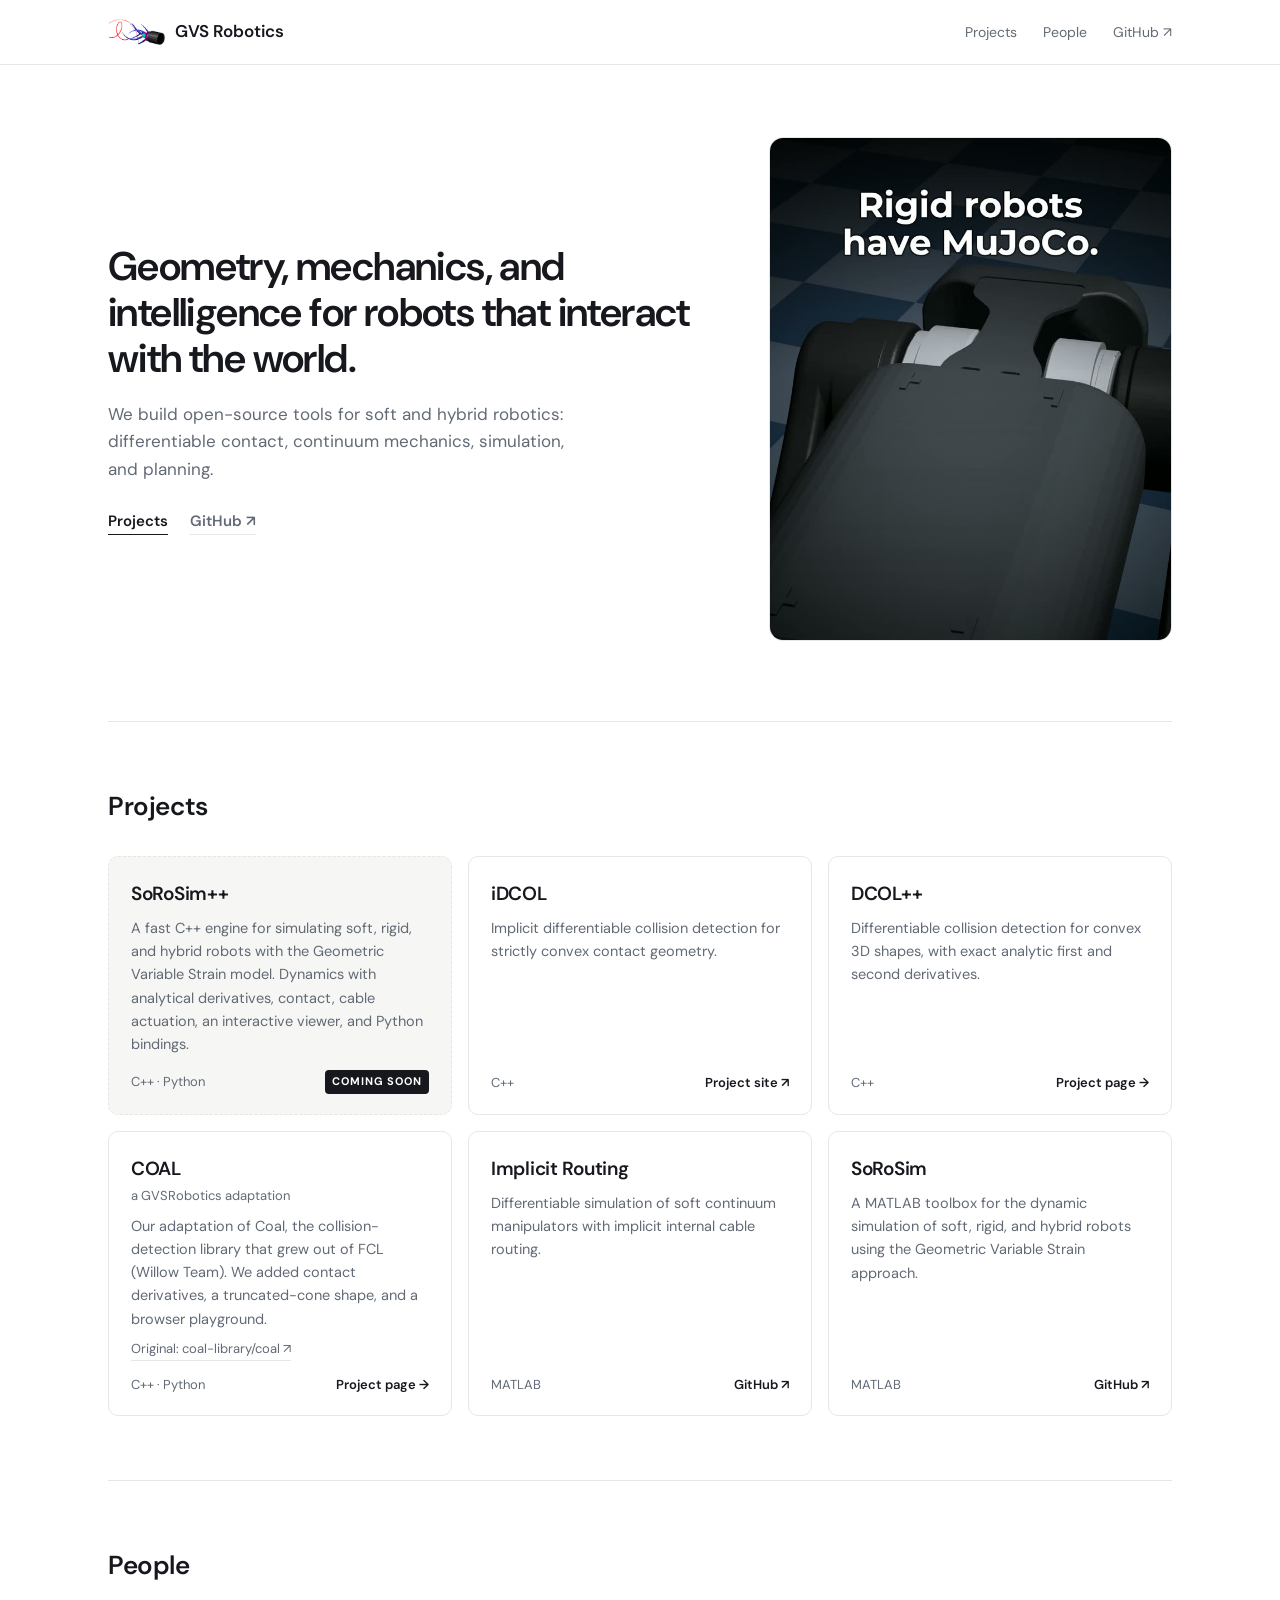
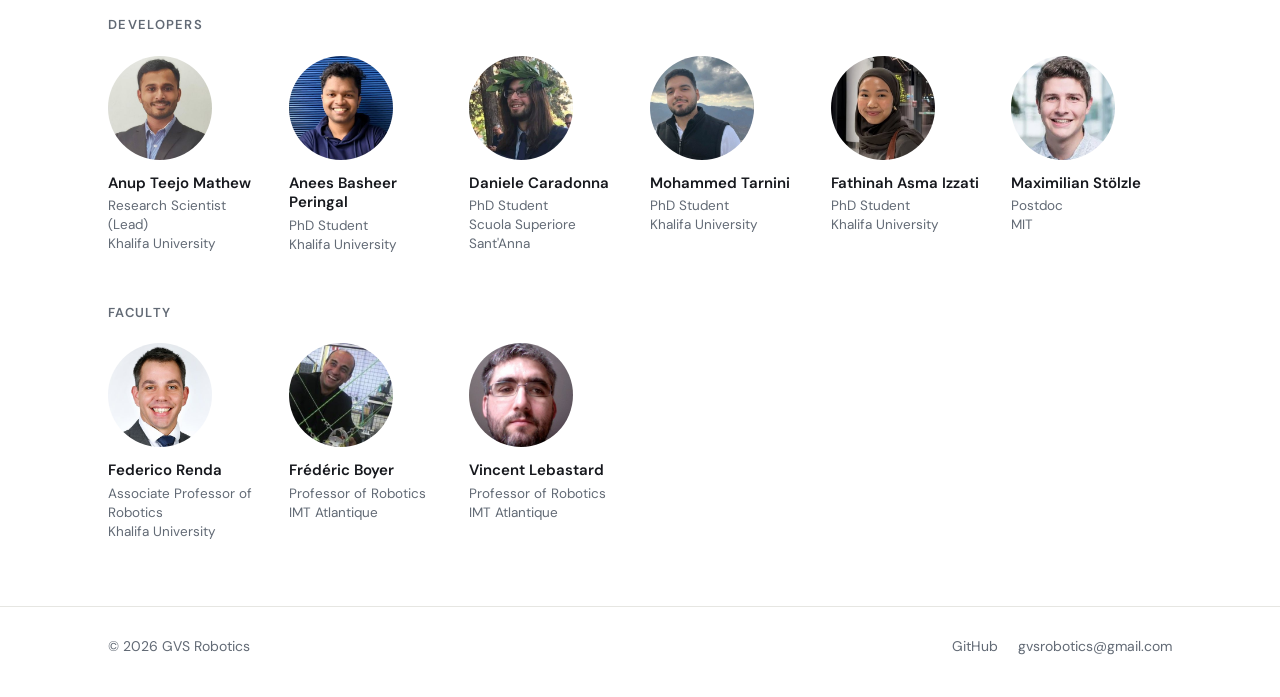
==== commit ad8fe17f: "fix team" ====
--- a/index.html
+++ b/index.html
@@ -89,7 +89,7 @@
         <div class="person">
           <img src="assets/people/federico-renda.jpg" alt="Federico Renda" loading="lazy">
           <strong><a href="https://www.ku.ac.ae/college-people/federico-renda" target="_blank" rel="noopener">Federico Renda</a></strong>
-          <span>Associate Professor of Robotics (Primary)<br>Khalifa University</span>
+          <span>Associate Professor of Robotics<br>Khalifa University</span>
         </div>
         <div class="person">
           <img src="assets/people/frederic-boyer.jpg" alt="Frédéric Boyer" loading="lazy">
